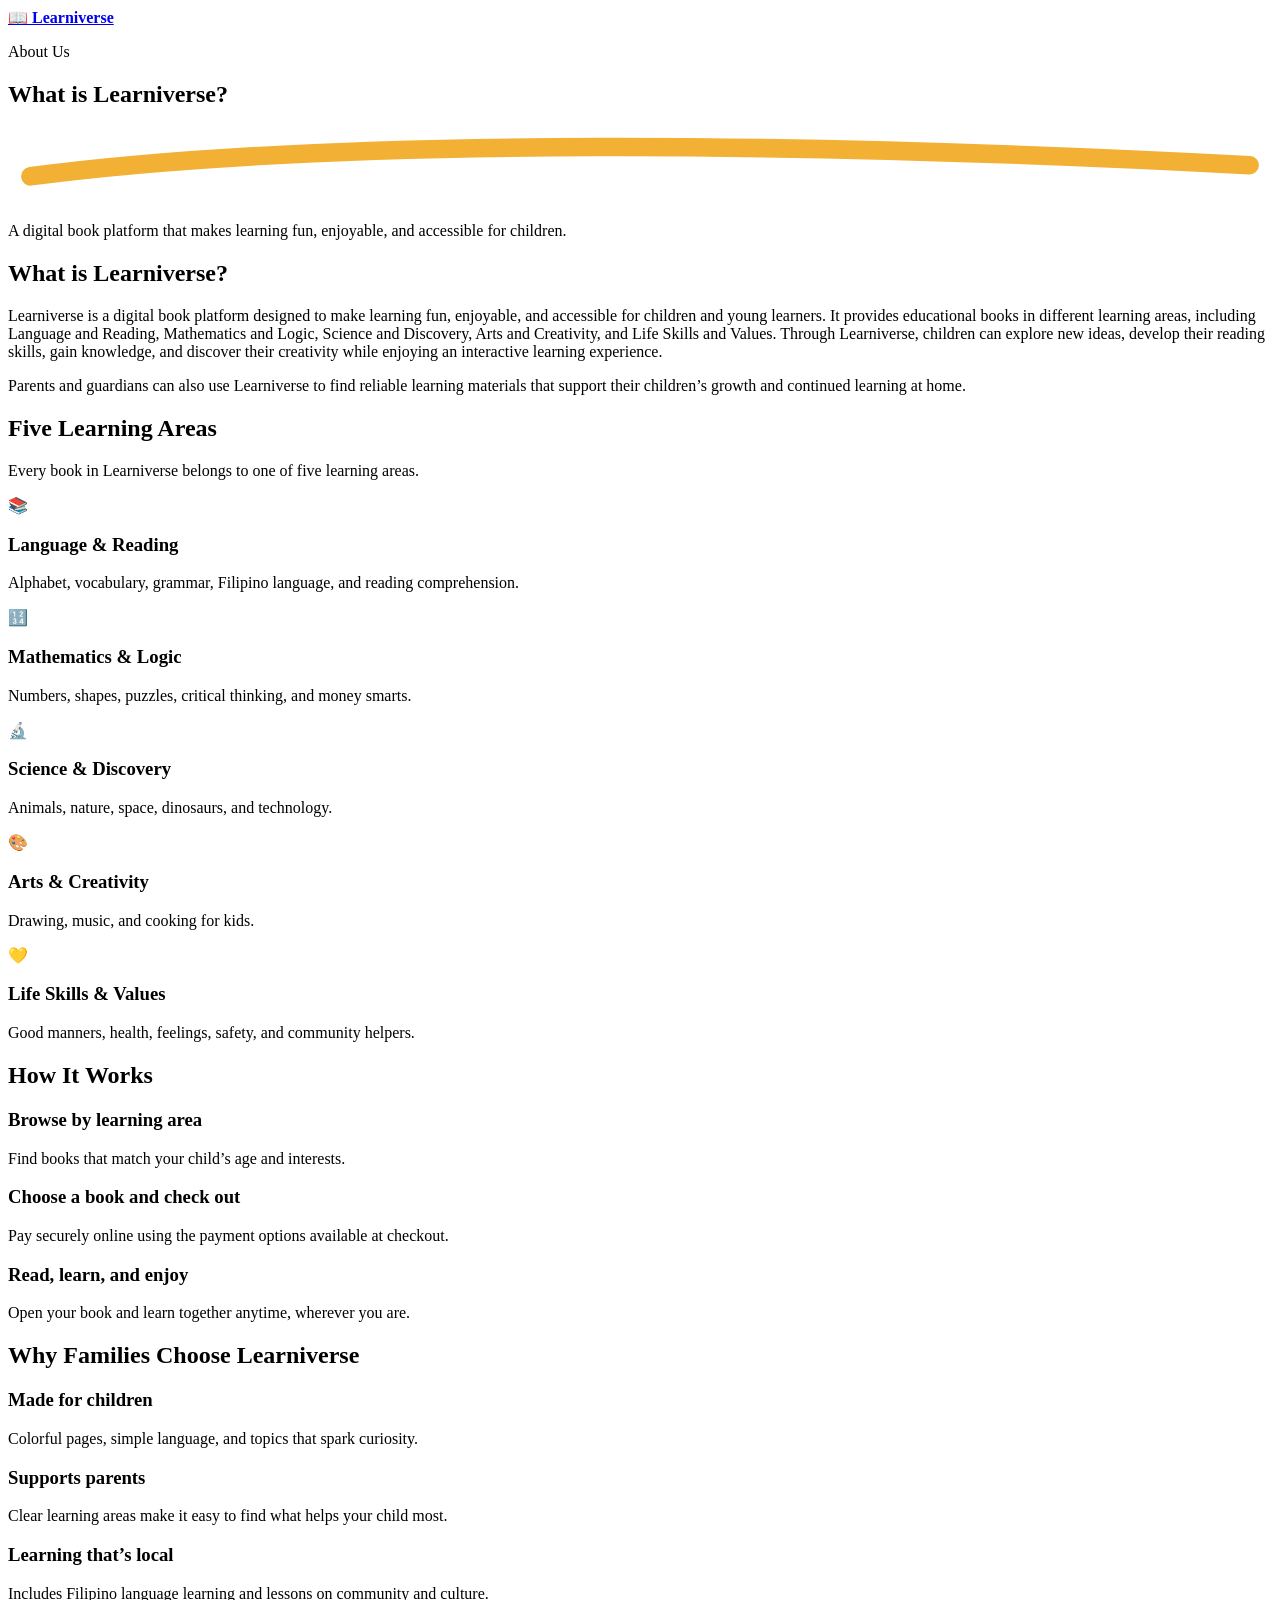
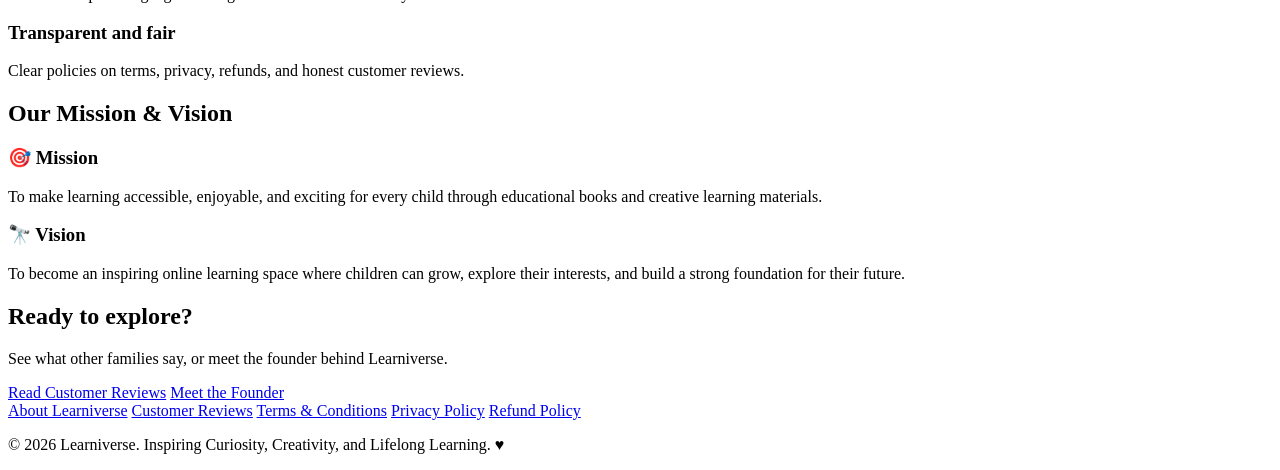
==== about-learniverse.html @ ebfada0c "Add files via upload" ====
<!DOCTYPE html>
<html lang="en">
<head>
  <meta charset="UTF-8">
  <meta name="viewport" content="width=device-width, initial-scale=1">
  <title>What is Learniverse – Learniverse</title>
  <meta name="description" content="A digital book platform that makes learning fun, enjoyable, and accessible for children.">
  <link rel="icon" type="image/png" href="../IMAGES/LOOGO.png">
  <link rel="preconnect" href="https://fonts.googleapis.com">
  <link href="https://fonts.googleapis.com/css2?family=Nunito:wght@500;700;800&family=Playfair+Display:wght@700;800&display=swap" rel="stylesheet">
   <link rel="stylesheet" href="../CSS/style.css">
   <link rel="stylesheet" href="../CSS/pages.css">
   
</head>
<body>

  <header class="topbar">
    <div class="nav-pill">
      <a href="profile.html" class="brand">
        <img src="../IMAGES/LOOGO.png" alt="Learniverse logo"
             onerror="this.replaceWith(Object.assign(document.createElement('span'),{className:'fallback',textContent:'📖'}))">
        <strong>Learniverse</strong>
      </a>
    </div>
    </div>
  </header>

  <main class="wrap">
    <section class="hero">
      <p class="eyebrow">About Us</p>
      <h1>What is Learniverse?</h1>
      <svg class="swoosh" viewBox="0 0 340 20" aria-hidden="true"><path d="M6 13 C 90 2, 220 4, 334 10" stroke="#f2b134" stroke-width="5" fill="none" stroke-linecap="round"/></svg>
      <p class="lead">A digital book platform that makes learning fun, enjoyable, and accessible for children.</p>
      
    </section>

    <section class="card">
      <h2>What is Learniverse?</h2>
      <p>
        Learniverse is a digital book platform designed to make learning fun, enjoyable, and 
    accessible for children and young learners. It provides educational books in different 
    learning areas, including Language and Reading, Mathematics and Logic, Science and 
    Discovery, Arts and Creativity, and Life Skills and Values. Through Learniverse, 
    children can explore new ideas, develop their reading skills, gain knowledge, and 
    discover their creativity while enjoying an interactive learning experience.
      </p>
      <p>
        Parents and guardians can also use Learniverse to find reliable learning materials that support their
        children’s growth and continued learning at home.
      </p>
    </section>

    <section class="card">
      <h2>Five Learning Areas</h2>
      <p>Every book in Learniverse belongs to one of five learning areas.</p>
      <div class="grid">
        <div class="tile" style="--c:#ff7a59"><span class="ico">📚</span><h3>Language &amp; Reading</h3><p>Alphabet, vocabulary, grammar, Filipino language, and reading comprehension.</p></div>
        <div class="tile" style="--c:#f2b134"><span class="ico">🔢</span><h3>Mathematics &amp; Logic</h3><p>Numbers, shapes, puzzles, critical thinking, and money smarts.</p></div>
        <div class="tile" style="--c:#0f8b8d"><span class="ico">🔬</span><h3>Science &amp; Discovery</h3><p>Animals, nature, space, dinosaurs, and technology.</p></div>
        <div class="tile" style="--c:#0b3a42"><span class="ico">🎨</span><h3>Arts &amp; Creativity</h3><p>Drawing, music, and cooking for kids.</p></div>
        <div class="tile" style="--c:#3fbf9f"><span class="ico">💛</span><h3>Life Skills &amp; Values</h3><p>Good manners, health, feelings, safety, and community helpers.</p></div>
      </div>
    </section>

    <section class="card">
      <h2>How It Works</h2>
      <div class="steps">
        <div class="step"><div><h3>Browse by learning area</h3><p>Find books that match your child’s age and interests.</p></div></div>
        <div class="step"><div><h3>Choose a book and check out</h3><p>Pay securely online using the payment options available at checkout.</p></div></div>
        <div class="step"><div><h3>Read, learn, and enjoy</h3><p>Open your book and learn together anytime, wherever you are.</p></div></div>
      </div>
    </section>

    <section class="card">
      <h2>Why Families Choose Learniverse</h2>
      <div class="two">
        <div class="box"><h3>Made for children</h3><p>Colorful pages, simple language, and topics that spark curiosity.</p></div>
        <div class="box"><h3>Supports parents</h3><p>Clear learning areas make it easy to find what helps your child most.</p></div>
        <div class="box"><h3>Learning that’s local</h3><p>Includes Filipino language learning and lessons on community and culture.</p></div>
        <div class="box"><h3>Transparent and fair</h3><p>Clear policies on terms, privacy, refunds, and honest customer reviews.</p></div>
      </div>
    </section>

    <section class="card">
      <h2>Our Mission &amp; Vision</h2>
      <div class="two">
        <div class="box"><h3>🎯 Mission</h3><p>To make learning accessible, enjoyable, and exciting for every child through educational books and creative learning materials.</p></div>
        <div class="box"><h3>🔭 Vision</h3><p>To become an inspiring online learning space where children can grow, explore their interests, and build a strong foundation for their future.</p></div>
      </div>
    </section>

    <section class="card cta">
      <h2>Ready to explore?</h2>
      <p>See what other families say, or meet the founder behind Learniverse.</p>
      <a class="btn primary" href="reviews.html">Read Customer Reviews</a>
      <a class="btn soft" href="profile.html">Meet the Founder</a>
    </section>

  </main>

  <footer class="site-footer">
    <div class="foot-links">
      <a href="about-learniverse.html">About Learniverse</a>
      <a href="reviews.html">Customer Reviews</a>
      <a href="terms.html">Terms &amp; Conditions</a>
      <a href="privacy.html">Privacy Policy</a>
      <a href="refund.html">Refund Policy</a>
    </div>
    <p>© 2026 Learniverse. Inspiring Curiosity, Creativity, and Lifelong Learning. ♥</p>
  </footer>
 <script src="../JS/auth.js"></script>
</body>
</html>
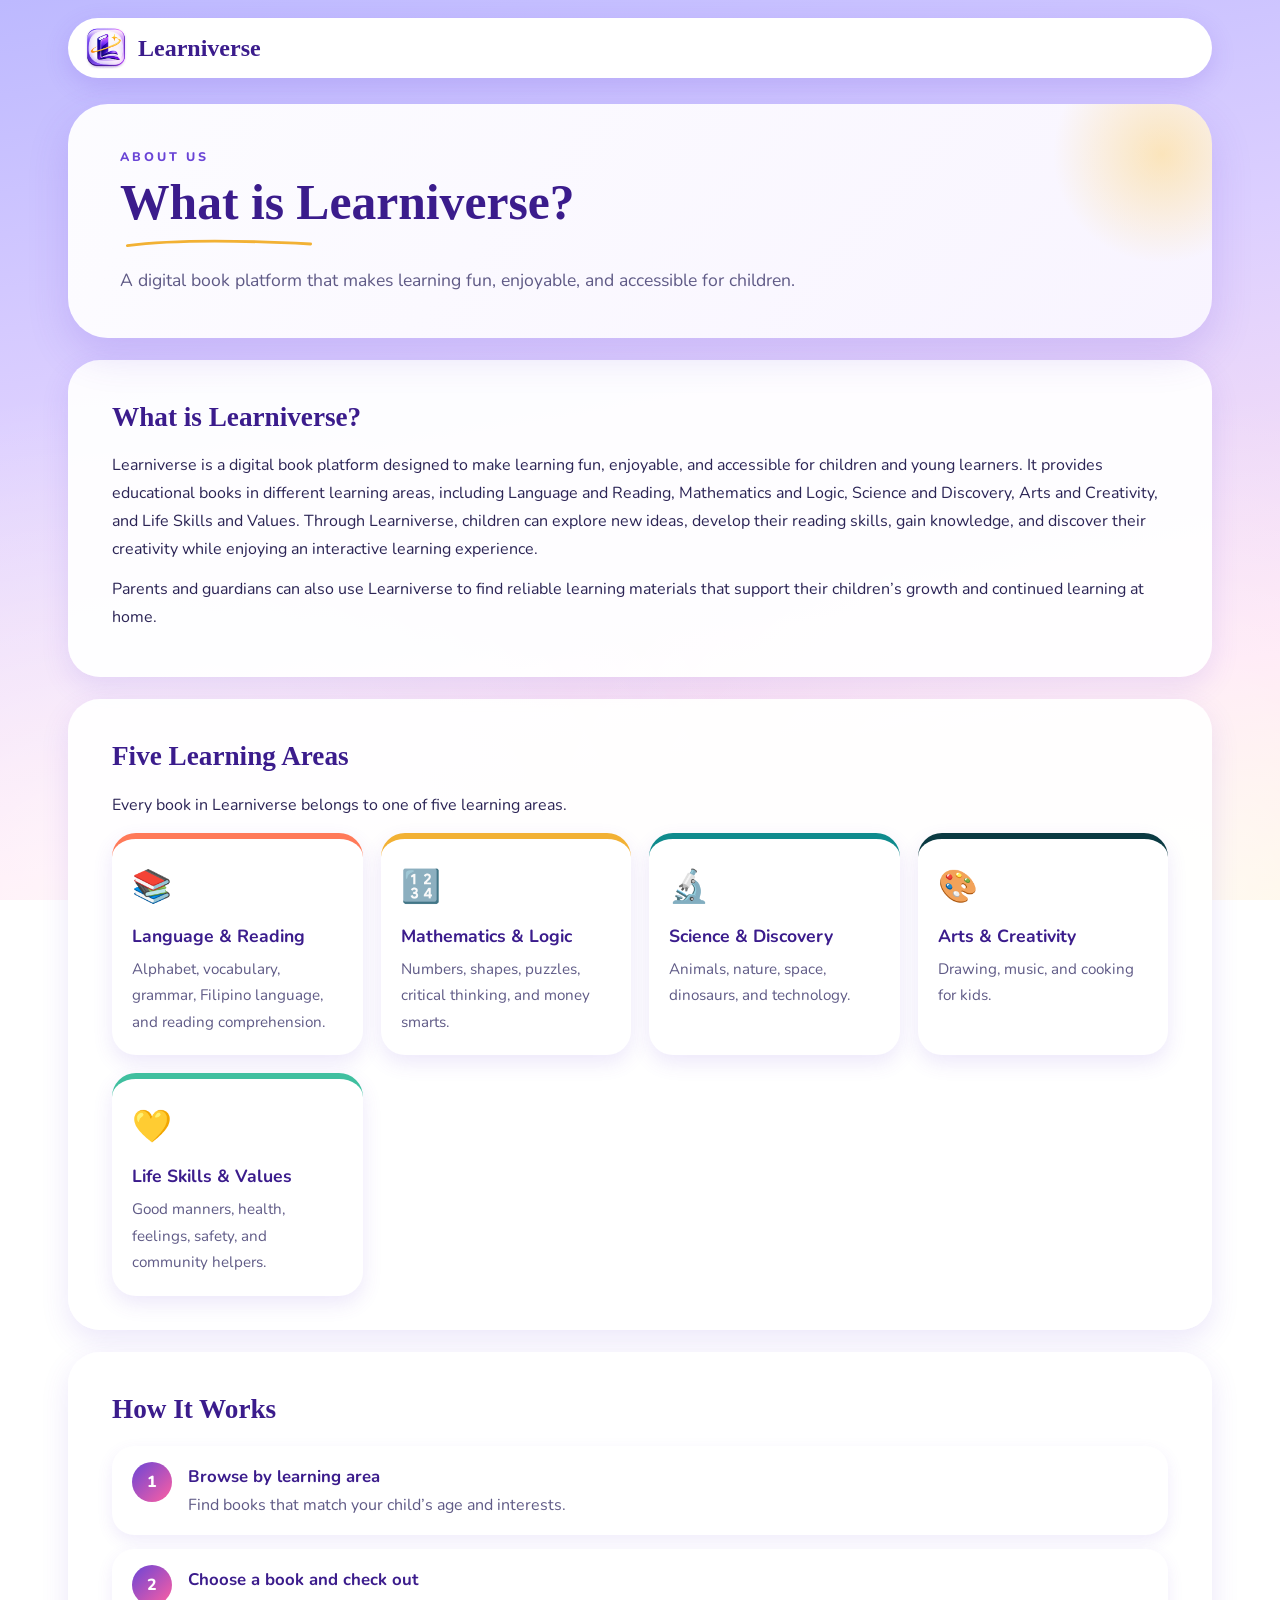
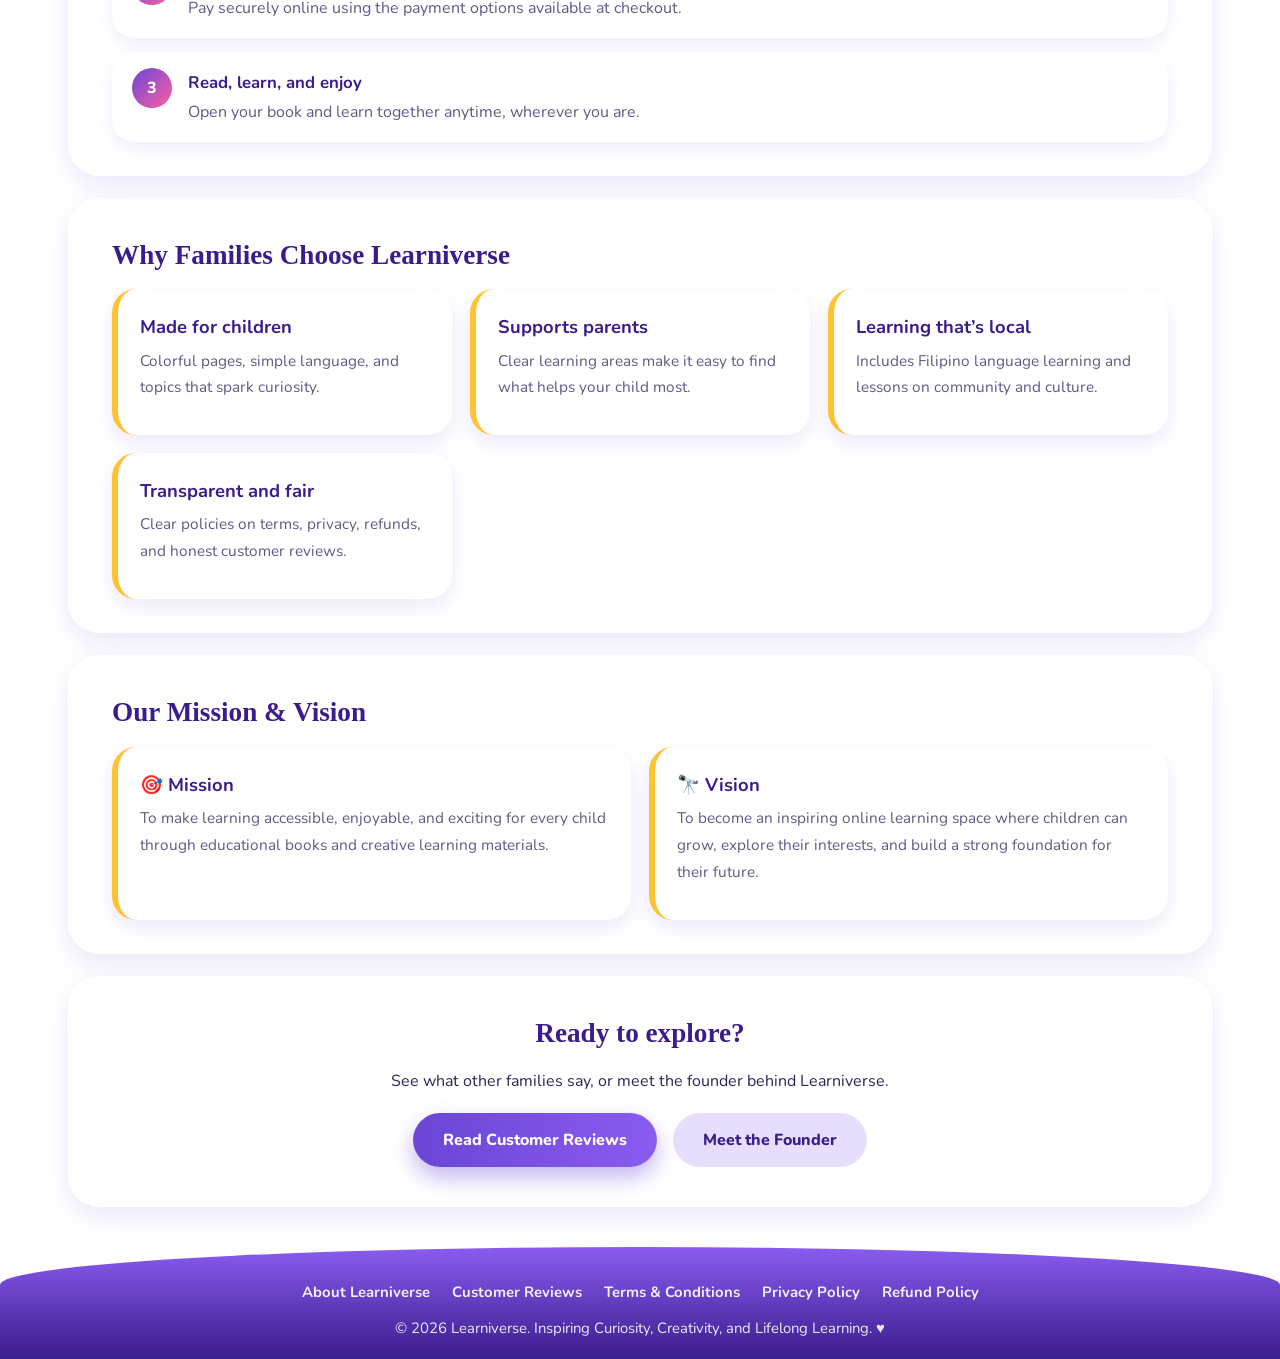
==== commit c45a3f1e: "Fix file paths in about-learniverse.html Updated file paths for logo and stylesheets to remove relat" ====
--- a/about-learniverse.html
+++ b/about-learniverse.html
@@ -5,11 +5,11 @@
   <meta name="viewport" content="width=device-width, initial-scale=1">
   <title>What is Learniverse – Learniverse</title>
   <meta name="description" content="A digital book platform that makes learning fun, enjoyable, and accessible for children.">
-  <link rel="icon" type="image/png" href="../IMAGES/LOOGO.png">
+  <link rel="icon" type="image/png" href="LOOGO.png">
   <link rel="preconnect" href="https://fonts.googleapis.com">
   <link href="https://fonts.googleapis.com/css2?family=Nunito:wght@500;700;800&family=Playfair+Display:wght@700;800&display=swap" rel="stylesheet">
-   <link rel="stylesheet" href="../CSS/style.css">
-   <link rel="stylesheet" href="../CSS/pages.css">
+   <link rel="stylesheet" href="style.css">
+   <link rel="stylesheet" href="pages.css">
    
 </head>
 <body>
@@ -17,7 +17,7 @@
   <header class="topbar">
     <div class="nav-pill">
       <a href="profile.html" class="brand">
-        <img src="../IMAGES/LOOGO.png" alt="Learniverse logo"
+        <img src="LOOGO.png" alt="Learniverse logo"
              onerror="this.replaceWith(Object.assign(document.createElement('span'),{className:'fallback',textContent:'📖'}))">
         <strong>Learniverse</strong>
       </a>
@@ -108,6 +108,6 @@
     </div>
     <p>© 2026 Learniverse. Inspiring Curiosity, Creativity, and Lifelong Learning. ♥</p>
   </footer>
- <script src="../JS/auth.js"></script>
+ <script src="auth.js"></script>
 </body>
-</html>+</html>
--- a/style.css
+++ b/style.css
@@ -0,0 +1,448 @@
+:root {
+  --deep: #3b1c8c;
+  --purple: #6a45d6;
+  --violet: #7c4ddb;
+  --lav: #e7defd;
+  --lav2: #f3eeff;
+  --text: #2b2455;
+  --muted: #6d5a86;
+  --yellow: #ffc233;
+  --pink: #ff5fa2;
+}
+
+* { box-sizing: border-box; }
+html { scroll-behavior: smooth; }
+
+body {
+  margin: 0; min-height: 100vh;
+  display: flex; flex-direction: column;
+  font-family: "Nunito", "Trebuchet MS", "Segoe UI", Arial, sans-serif;
+  color: var(--text); line-height: 1.6;
+  background:
+    radial-gradient(ellipse at 10% 100%, #ffffffaa 0, transparent 40%),
+    radial-gradient(ellipse at 90% 100%, #ffffffaa 0, transparent 40%),
+    linear-gradient(170deg, #bdb9ff 0%, #dccfff 38%, #ffe3f3 78%, #fff1d9 100%);
+  background-attachment: fixed;
+  overflow-x: hidden;
+}
+svg { fill: none; stroke: currentColor; stroke-width: 2; stroke-linecap: round; stroke-linejoin: round; }
+
+/* ===== Top bar ===== */
+.topbar { display: flex; align-items: center; gap: 18px; max-width: 1400px; width: 100%; margin: 18px auto 0; padding: 0 18px; }
+.nav-pill {
+  flex: 1; display: flex; align-items: center; justify-content: space-between; gap: 14px;
+  background: #fff; border-radius: 999px; padding: 8px 26px 8px 18px;
+  box-shadow: 0 8px 24px rgba(106, 69, 214, .18);
+}
+.brand { display: flex; align-items: center; gap: 12px; text-decoration: none; color: var(--deep); }
+.brand img { height: 52px; width: auto; }
+.logo-fallback { font-size: 2.2rem; }
+.brand-text { display: flex; flex-direction: column; line-height: 1.1; }
+.brand-text strong { font-size: 1.7rem; font-weight: 800; color: var(--deep); }
+.brand-text small { font-size: .8rem; font-weight: 700; color: var(--purple); }
+.brand-text i { font-style: normal; margin: 0 3px; color: var(--muted); }
+
+
+/* ===== Main Navigation ===== */
+.tabs {
+  display: flex;
+  align-items: center;
+  gap: 4px;
+}
+
+.tabs a {
+  display: flex;
+  align-items: center;
+  justify-content: center;
+  text-decoration: none;
+  font: inherit;
+  font-weight: 800;
+  font-size: .98rem;
+  color: var(--deep);
+  padding: 12px 18px;
+  border-radius: 999px;
+  transition: background .2s, transform .15s;
+  white-space: nowrap;
+}
+
+.tabs a:hover {
+  background: var(--lav2);
+  transform: translateY(-1px);
+}
+
+.tabs a.active {
+  background: var(--lav);
+  color: var(--purple);
+}
+
+
+.avatar-btn {
+  flex: 0 0 auto; width: 66px; height: 66px; border-radius: 50%; cursor: pointer;
+  border: 6px solid #cdc2ff; background: var(--purple); color: #fff;
+  display: flex; align-items: center; justify-content: center;
+  box-shadow: 0 8px 20px rgba(106, 69, 214, .3);
+}
+.avatar-btn svg { width: 28px; height: 28px; fill: #fff; }
+
+/* ===== Stage + cards ===== */
+.stage { position: relative; flex: 1; max-width: 1400px; width: 100%; margin: 26px auto 0; padding: 0 56px; }
+
+.panel {
+  display: none; position: relative; z-index: 2;
+  min-height: 540px;
+  background: linear-gradient(135deg, #ffffffee, #f7f1ffee);
+  border-radius: 46px; padding: 44px 64px 74px;
+  box-shadow: 0 18px 44px rgba(106, 69, 214, .2);
+}
+.panel.active { display: block; animation: slideIn .5s ease; }
+.panel.back.active { animation: slideBack .5s ease; }
+@keyframes slideIn   { from { opacity: 0; transform: translateX(46px); }  to { opacity: 1; transform: none; } }
+@keyframes slideBack { from { opacity: 0; transform: translateX(-46px); } to { opacity: 1; transform: none; } }
+
+h1, h2, h3 { color: var(--deep); margin: 0; }
+h2 { font-size: 2.3rem; font-weight: 800; }
+.swoosh { display: block; width: 300px; max-width: 80%; height: 18px; stroke: none; margin: -4px 0 14px 8px; }
+.swoosh.sm { width: 170px; margin-bottom: 18px; }
+.intro { color: var(--muted); font-size: 1.08rem; margin: 0 0 22px; max-width: 640px; }
+
+/* ===== Home ===== */
+.panel.home { padding-left: 175px; padding-right: 28px; }
+.home-grid { display: grid; grid-template-columns: minmax(0, 1fr) 530px; gap: 10px; align-items: center; }
+.hello {
+  display: inline-block; margin: 0 0 6px; padding: 8px 22px; border-radius: 999px;
+  background: linear-gradient(90deg, #e4d9ff, #f3ecff);
+  font-size: 1.5rem; font-weight: 800; color: var(--deep);
+  box-shadow: 0 6px 14px rgba(106, 69, 214, .15);
+}
+.wave { display: inline-block; transform-origin: 70% 70%; animation: wave 2.4s ease-in-out infinite; }
+@keyframes wave { 0%,60%,100% { transform: rotate(0); } 10%,30% { transform: rotate(16deg); } 20%,40% { transform: rotate(-10deg); } 50% { transform: rotate(8deg); } }
+
+/* UNIQUE NAME DESIGN */
+.home-text h1 {
+  display: inline-block;
+  position: relative;
+  white-space: normal;
+  font-size: clamp(2.2rem, 3.5vw, 3.5rem);
+  font-weight: 900;
+  line-height: 1.15;
+  letter-spacing: -1.5px;
+  margin: 10px 0 20px;
+
+  background: linear-gradient(
+    110deg,
+    #35147e,
+    #7143db,
+    #a35bea
+  );
+
+  -webkit-background-clip: text;
+  background-clip: text;
+  color: transparent;
+
+  filter: drop-shadow(2px 3px 2px #6a45d620);
+}
+
+.home-text h1::after {
+  content: "";
+  position: absolute;
+  bottom: -12px;
+  left: 0;
+  width: 75%;
+  height: 6px;
+  border-radius: 20px;
+  background: linear-gradient(
+    90deg,
+    #ffc233,
+    #ff8bba,
+    transparent
+  );
+}
+.pill-row { display: flex; align-items: center; flex-wrap: wrap; gap: 14px; margin: 6px 0 18px; }
+.founder {
+  display: inline-flex; align-items: center; gap: 10px; margin: 0;
+  background: linear-gradient(90deg, #5b34c9, #8b5cf0); color: #fff;
+  padding: 10px 22px; border-radius: 999px; font-weight: 800; font-size: 1.05rem;
+  box-shadow: 0 8px 18px rgba(106, 69, 214, .35);
+}
+.founder svg { width: 22px; height: 22px; fill: #fff; stroke: #fff; }
+.place { margin: 0; font-weight: 700; color: var(--purple); }
+
+/* UNIQUE LEARNIVERSE DESCRIPTION CARD */
+.about {
+  position: relative;
+  font-size: 1.08rem;
+  line-height: 1.9;
+  color: #40336d;
+
+  max-width: 580px;
+  margin: 18px 0 18px;
+  padding: 22px 25px 22px 30px;
+
+  background: linear-gradient(
+    135deg,
+    #ffffffed,
+    #f1eaffed
+  );
+
+  border-left: 6px solid #8054e8;
+  border-radius: 8px 24px 24px 8px;
+
+  box-shadow:
+    0 8px 25px rgba(106, 69, 214, .12),
+    inset 0 0 15px rgba(255, 255, 255, .8);
+
+  transition: transform .3s ease, box-shadow .3s ease;
+}
+
+.about:hover {
+  transform: translateY(-4px);
+  box-shadow: 0 14px 30px rgba(106, 69, 214, .2);
+}
+.script {
+  display: flex; align-items: center; gap: 10px; margin: 0; padding-top: 14px;
+  border-top: 2px solid #e4dcf7; max-width: 560px;
+  font-family: "Dancing Script", "Brush Script MT", "Segoe Script", cursive;
+  font-size: 1.7rem; color: var(--purple); white-space: nowrap;
+}
+.script svg { width: 34px; height: 34px; flex: 0 0 auto; }
+
+/* photo area */
+.photo-stage { position: relative; display: flex; align-items: center; justify-content: center; min-height: 380px; }
+.ring-outer {
+  flex: 0 0 auto; aspect-ratio: 1; width: 310px; height: 310px; border-radius: 50%; padding: 14px;
+  background: #fff; border: 4px solid #d7c7ff; box-shadow: 0 0 0 10px #efe7ff, 0 16px 36px rgba(106, 69, 214, .3);
+  animation: floaty 5s ease-in-out infinite;
+}
+.ring-inner { width: 100%; height: 100%; border-radius: 50%; padding: 7px; background: conic-gradient(#8b5cf0, #c7a6ff, #6a45d6, #b58cff, #8b5cf0); animation: spin 10s linear infinite; }
+.photo { display: block; width: 100%; height: 100%; object-fit: cover; border-radius: 50%; border: 5px solid #fff; animation: spinRev 10s linear infinite; }
+.photo.fallback { display: flex; align-items: center; justify-content: center; font-size: 6rem; background: linear-gradient(135deg, #e7defd, #ffe3f3); }
+@keyframes spin    { to { transform: rotate(360deg); } }
+@keyframes spinRev { to { transform: rotate(-360deg); } }
+@keyframes floaty  { 0%,100% { transform: translateY(0); } 50% { transform: translateY(-10px); } }
+
+.cap { position: absolute; width: 150px; top: -30px; left: 2%; z-index: 4; stroke: none; fill: none; transform: rotate(-8deg); animation: floaty 4.5s ease-in-out infinite; }
+.plane { position: absolute; width: 110px; top: -14px; right: 0; z-index: 4; animation: fly 5s ease-in-out infinite; }
+@keyframes fly { 0%,100% { transform: translate(0,0) rotate(-4deg); } 50% { transform: translate(10px,-12px) rotate(4deg); } }
+
+.star { position: absolute; width: 30px; height: 30px; fill: var(--yellow); stroke: none; animation: twinkle 3s ease-in-out infinite; z-index: 3; }
+.s1 { top: 4%; left: 0; } .s2 { top: 22%; right: 20%; width: 22px; height: 22px; animation-delay: -1s; }
+.s3 { bottom: 8%; left: 6%; width: 36px; height: 36px; animation-delay: -2s; } .s4 { bottom: 4%; right: 32%; width: 20px; height: 20px; animation-delay: -.5s; }
+@keyframes twinkle { 0%,100% { transform: scale(.7) rotate(0); opacity: .5; } 50% { transform: scale(1.2) rotate(45deg); opacity: 1; } }
+
+.chips { display: flex; flex-direction: column; gap: 14px; z-index: 5; margin-left: 22px; }
+.chip {
+  white-space: nowrap; display: flex; align-items: center; gap: 12px; background: #fff; color: var(--deep);
+  padding: 11px 20px; border-radius: 999px; font-weight: 800; font-size: .98rem;
+  box-shadow: 0 8px 18px rgba(106, 69, 214, .22); animation: bob 4.5s ease-in-out infinite;
+}
+.chip:nth-child(2) { animation-delay: -1.5s; } .chip:nth-child(3) { animation-delay: -3s; }
+.chip svg { width: 26px; height: 26px; color: var(--purple); fill: #d8c9ff; }
+@keyframes bob { 0%,100% { transform: translateX(0); } 50% { transform: translateX(-8px); } }
+
+/* ===== Other pages ===== */
+.cards { display: grid; gap: 18px; }
+.cards.five { grid-template-columns: repeat(auto-fit, minmax(190px, 1fr)); }
+.cards.four { grid-template-columns: repeat(auto-fit, minmax(220px, 1fr)); }
+.cards article {
+  background: #fff; border-radius: 26px; padding: 22px 20px; border-top: 6px solid var(--c, var(--purple));
+  box-shadow: 0 10px 22px rgba(106, 69, 214, .13); transition: transform .2s, box-shadow .2s;
+}
+.cards article:hover { transform: translateY(-6px); box-shadow: 0 16px 28px rgba(106, 69, 214, .22); }
+.ico { display: block; font-size: 2.2rem; margin-bottom: 6px; }
+.cards h3, .box h3 { font-size: 1.15rem; margin-bottom: 4px; }
+.cards p, .box p { margin: 0; color: var(--muted); font-size: .96rem; }
+
+.timeline { display: grid; gap: 16px; max-width: 680px; }
+.tl { display: flex; gap: 16px; align-items: center; background: #fff; border-radius: 24px; padding: 16px 20px; box-shadow: 0 8px 18px rgba(106, 69, 214, .12); }
+.tl-dot { flex: 0 0 auto; width: 42px; height: 42px; border-radius: 50%; background: linear-gradient(135deg, #7c4ddb, #ff5fa2); color: #fff; font-weight: 800; display: flex; align-items: center; justify-content: center; }
+.tl h3 { font-size: 1.1rem; } .tl p { margin: 0; color: var(--muted); }
+
+.two-col { display: grid; grid-template-columns: repeat(auto-fit, minmax(280px, 1fr)); gap: 20px; }
+.box { background: #fff; border-radius: 28px; padding: 26px; box-shadow: 0 10px 22px rgba(106, 69, 214, .13); border-left: 6px solid var(--yellow); }
+
+.panel.contact { text-align: center; }
+.panel.contact .swoosh { margin-left: auto; margin-right: auto; }
+.panel.contact .intro { margin-left: auto; margin-right: auto; }
+
+/* ===== Buttons ===== */
+.btn {
+  display: inline-flex; align-items: center; justify-content: center; gap: 10px; cursor: pointer;
+  border: 0; font: inherit; font-weight: 800; font-size: 1.15rem; text-decoration: none;
+  padding: 14px 36px; border-radius: 999px; transition: transform .15s, box-shadow .2s;
+}
+.btn svg { width: 22px; height: 22px; }
+.btn:hover { transform: translateY(-2px); }
+.btn.primary { background: linear-gradient(90deg, #6a3fd6, #8d5cf5); color: #fff; box-shadow: 0 10px 22px rgba(106, 69, 214, .4); }
+.btn.soft { background: var(--lav); color: var(--deep); }
+.btn:disabled { opacity: .45; cursor: default; transform: none; }
+.panel.contact .btn { margin: 6px; }
+
+/* ===== Controls ===== */
+.controls {
+  position: sticky; bottom: 14px; z-index: 6;
+  display: flex; align-items: center; justify-content: space-between; gap: 16px;
+  max-width: 1260px; width: calc(100% - 36px); margin: -46px auto 0;
+  background: #fff; border-radius: 40px; padding: 16px 38px;
+  box-shadow: 0 14px 34px rgba(106, 69, 214, .28);
+}
+.mid { display: flex; flex-direction: column; align-items: center; gap: 4px; }
+.dots { display: flex; align-items: center; }
+.dots button {
+  position: relative; width: 14px; height: 14px; padding: 0; border: 0; border-radius: 50%;
+  background: #cfc8e4; cursor: pointer; margin-right: 46px; transition: transform .2s, background .3s;
+}
+.dots button:last-child { margin-right: 0; }
+.dots button:not(:last-child)::after { content: ""; position: absolute; left: 100%; top: 50%; width: 46px; height: 3px; margin-top: -1.5px; background: #ddd7ee; }
+.dots button.done { background: var(--violet); }
+.dots button.done::after { background: var(--violet); }
+.dots button.current { background: var(--purple); transform: scale(1.5); }
+.counter { font-weight: 800; color: var(--deep); font-size: 1.05rem; }
+
+/* ===== Footer ===== */
+.site-footer {
+  position: relative; margin-top: 30px; padding: 30px 16px 16px; text-align: center; color: #fff; font-size: .95rem;
+  background: linear-gradient(180deg, #8a5cf0, #5b2fc9);
+  border-radius: 50% 50% 0 0 / 38px 38px 0 0;
+}
+.site-footer p { margin: 0; }
+.foot-book { position: absolute; top: -18px; left: 50%; transform: translateX(-50%); font-size: 1.8rem; background: #fff; border-radius: 50%; width: 46px; height: 46px; display: flex; align-items: center; justify-content: center; box-shadow: 0 6px 14px rgba(0,0,0,.2); }
+
+
+/* ===== Decorations ===== */
+.castle {
+    position: absolute;
+    left: 6px;
+    top: 38px;
+    width: 120px;
+    z-index: 1;
+    opacity: .5;
+}
+
+/* Boy and Girl inside the white panel */
+.kid {
+    position: absolute;
+    z-index: 4;
+    bottom: 70px;
+    height: auto;
+    object-fit: contain;
+    pointer-events: none;
+    transition: opacity .3s;
+}
+
+/* Boy - Left Side */
+.boy {
+    left: 60px;
+    width: 190px;
+}
+
+/* Girl - Right Side */
+.girl {
+    right: 60px;
+    width: 200px;
+}
+
+/* Hide characters on other pages */
+.stage:has(.panel.home:not(.active)) .castle,
+.stage:has(.panel.home:not(.active)) .kid {
+    opacity: 0;
+}
+
+/* Keep characters visible on smaller screens */
+@media (max-width: 1080px) {
+    .kid {
+        display: block;
+    }
+
+    .boy {
+        width: 125px;
+        left: -5px;
+    }
+
+    .girl {
+        width: 145px;
+        right: -5px;
+    }
+}
+
+
+/* ===== Small screens ===== */
+@media (max-width: 1080px) {
+  .home-text h1, .script { white-space: normal; }
+  .panel.home { padding-left: 32px; padding-right: 32px; }
+  .home-grid { grid-template-columns: 1fr; text-align: center; }
+  .tabs a {
+  padding: 9px 10px;
+  font-size: .85rem;
+}
+  .stage { padding: 0 20px; }
+  .panel { padding: 36px 32px 70px; }
+  .kid {
+    display: block;
+    bottom: 70px;
+}
+
+.boy {
+    width: 110px;
+    left: 10px;
+}
+
+.girl {
+    width: 120px;
+    right: 10px;
+}
+
+.castle {
+    display: none;
+}
+}
+@media (max-width: 820px) {
+  .home-grid { grid-template-columns: 1fr; text-align: center; }
+  .pill-row, .script { justify-content: center; }
+  .about, .script { margin-left: auto; margin-right: auto; }
+  .swoosh { margin-left: auto; margin-right: auto; }
+  .chips { margin-left: 0; flex-direction: row; flex-wrap: wrap; justify-content: center; margin-top: 18px; }
+  .photo-stage { flex-direction: column; min-height: 0; }
+  .ring-outer { width: 260px; height: 260px; }
+  .cap { width: 110px; left: 12%; } .plane { width: 80px; right: 4%; }
+  .brand-text small { display: none; }
+}
+@media (max-width: 560px) {
+  .topbar { gap: 8px; padding: 0 10px; }
+  .avatar-btn { display: none; }
+  .nav-pill { padding: 6px 12px; }
+  .brand-text strong { font-size: 1.25rem; }
+  .brand img { height: 38px; }
+  .panel { padding: 28px 18px 66px; border-radius: 32px; }
+  .controls { padding: 12px 14px; }
+  .btn { padding: 12px 20px; font-size: 1rem; }
+  .dots button { margin-right: 18px; } .dots button:not(:last-child)::after { width: 18px; }
+  .tabs {
+  flex-wrap: wrap;
+  justify-content: center;
+}
+
+.tabs a {
+  font-size: .75rem;
+  padding: 7px 9px;
+}
+}
+@media (prefers-reduced-motion: reduce) { * { animation: none !important; } }
+
+@media (max-width: 820px) {
+  .home-text h1 {
+    font-size: 2.3rem;
+    text-align: center;
+  }
+
+  .home-text h1::after {
+    left: 50%;
+    transform: translateX(-50%);
+  }
+
+  .about {
+    text-align: left;
+    font-size: 1rem;
+    padding: 18px 20px;
+    line-height: 1.8;
+  }
+}
--- a/pages.css
+++ b/pages.css
@@ -0,0 +1,740 @@
+
+:root {
+  --deep: #3b1c8c;
+  --purple: #6a45d6;
+  --violet: #7c4ddb;
+  --lav: #e7defd;
+  --lav2: #f3eeff;
+  --text: #2b2455;
+  --muted: #5f5a86;
+  --yellow: #ffc233;
+  --pink: #ff5fa2;
+
+  /* Additional theme variables */
+  --teal: #6a45d6;
+  --teal2: #7c4ddb;
+  --tint: #e7defd;
+  --tint2: #f3eeff;
+  --gold: #ffc233;
+  --coral: #ff5fa2;
+  --line: #e4dcf7;
+}
+
+* {
+  box-sizing: border-box;
+}
+
+html {
+  scroll-behavior: smooth;
+  scroll-padding-top: 24px;
+}
+
+body {
+  margin: 0;
+  min-height: 100vh;
+  display: flex;
+  flex-direction: column;
+  font-family: "Nunito", "Trebuchet MS", "Segoe UI", Arial, sans-serif;
+  color: var(--text);
+  line-height: 1.75;
+  background:
+    radial-gradient(ellipse at 10% 100%, #ffffffaa 0, transparent 40%),
+    radial-gradient(ellipse at 90% 100%, #ffffffaa 0, transparent 40%),
+    linear-gradient(170deg, #bdb9ff 0%, #dccfff 38%, #ffe3f3 78%, #fff1d9 100%);
+  background-attachment: fixed;
+}
+
+h1, h2, h3 {
+  color: var(--deep);
+  margin: 0;
+}
+
+h1, h2, .brand strong {
+  font-family: "Playfair Display", Georgia, "Times New Roman", serif;
+}
+
+a {
+  color: var(--purple);
+}
+
+/* TOP BAR */
+.topbar {
+  max-width: 1180px;
+  width: 100%;
+  margin: 18px auto 0;
+  padding: 0 18px;
+}
+
+.nav-pill {
+  display: flex;
+  align-items: center;
+  justify-content: space-between;
+  gap: 14px;
+  background: #fff;
+  border-radius: 999px;
+  padding: 8px 22px 8px 16px;
+  box-shadow: 0 8px 24px rgba(106, 69, 214, .18);
+}
+
+.brand {
+  display: flex;
+  align-items: center;
+  gap: 10px;
+  text-decoration: none;
+  color: var(--deep);
+  flex: 0 0 auto;
+}
+
+.brand img {
+  height: 44px;
+}
+
+.brand .fallback {
+  font-size: 1.9rem;
+}
+
+.brand strong {
+  font-size: 1.5rem;
+}
+
+.links {
+  display: flex;
+  gap: 2px;
+  overflow-x: auto;
+  scrollbar-width: none;
+}
+
+.links::-webkit-scrollbar {
+  display: none;
+}
+
+.links a {
+  white-space: nowrap;
+  text-decoration: none;
+  color: var(--deep);
+  font-weight: 700;
+  font-size: .93rem;
+  padding: 9px 15px;
+  border-radius: 999px;
+  transition: background .2s;
+}
+
+.links a:hover {
+  background: var(--lav2);
+}
+
+.links a.active {
+  background: var(--lav);
+}
+
+/* PAGE HERO */
+.wrap {
+  flex: 1;
+  max-width: 1180px;
+  width: 100%;
+  margin: 26px auto 0;
+  padding: 0 18px;
+}
+
+.hero {
+  background: linear-gradient(135deg, #fffffff2, #f8f4ff);
+  border-radius: 40px;
+  padding: 42px 52px;
+  box-shadow: 0 16px 40px rgba(106, 69, 214, .18);
+  position: relative;
+  overflow: hidden;
+}
+
+.hero::after {
+  content: "";
+  position: absolute;
+  right: -60px;
+  top: -60px;
+  width: 220px;
+  height: 220px;
+  border-radius: 50%;
+  background: radial-gradient(circle, #ffc23355, transparent 70%);
+}
+
+.eyebrow {
+  margin: 0 0 6px;
+  color: var(--purple);
+  font-weight: 800;
+  letter-spacing: 3px;
+  text-transform: uppercase;
+  font-size: .78rem;
+}
+
+.hero h1 {
+  font-size: clamp(2rem, 4.5vw, 3.1rem);
+  line-height: 1.15;
+}
+
+.swoosh {
+  display: block;
+  width: 190px;
+  height: 18px;
+  margin: 4px 0 12px 4px;
+}
+
+.hero p.lead {
+  max-width: 720px;
+  color: var(--muted);
+  font-size: 1.1rem;
+  margin: 0;
+}
+
+.updated {
+  margin-top: 12px !important;
+  font-size: .9rem !important;
+  color: var(--purple) !important;
+  font-weight: 700;
+}
+
+/* GENERIC CARDS / SECTIONS */
+.card {
+  background: #fffffff2;
+  border-radius: 32px;
+  padding: 34px 44px;
+  margin-top: 22px;
+  box-shadow: 0 10px 28px rgba(106, 69, 214, .13);
+}
+
+.card h2 {
+  font-size: 1.7rem;
+  margin-bottom: 10px;
+}
+
+.card p {
+  margin: 0 0 12px;
+}
+
+.grid {
+  display: grid;
+  gap: 18px;
+  grid-template-columns: repeat(auto-fit, minmax(210px, 1fr));
+  margin-top: 14px;
+}
+
+.tile {
+  background: #fff;
+  border-radius: 24px;
+  padding: 20px;
+  border-top: 6px solid var(--c, var(--purple));
+  box-shadow: 0 8px 20px rgba(106, 69, 214, .12);
+  transition: transform .2s;
+}
+
+.tile:hover {
+  transform: translateY(-5px);
+}
+
+.tile .ico {
+  font-size: 2rem;
+  display: block;
+}
+
+.tile h3 {
+  font-size: 1.1rem;
+  margin: 4px 0;
+}
+
+.tile p {
+  color: var(--muted);
+  font-size: .95rem;
+  margin: 0;
+}
+
+.steps {
+  counter-reset: s;
+  display: grid;
+  gap: 14px;
+  margin-top: 12px;
+}
+
+.step {
+  display: flex;
+  gap: 16px;
+  align-items: flex-start;
+  background: #fff;
+  border-radius: 22px;
+  padding: 16px 20px;
+  box-shadow: 0 6px 16px rgba(106, 69, 214, .1);
+}
+
+.step::before {
+  counter-increment: s;
+  content: counter(s);
+  flex: 0 0 auto;
+  width: 40px;
+  height: 40px;
+  border-radius: 50%;
+  background: linear-gradient(135deg, var(--purple), var(--pink));
+  color: #fff;
+  font-weight: 800;
+  display: flex;
+  align-items: center;
+  justify-content: center;
+}
+
+.step h3 {
+  font-size: 1.05rem;
+}
+
+.step p {
+  margin: 0;
+  color: var(--muted);
+}
+
+.two {
+  display: grid;
+  gap: 18px;
+  grid-template-columns: repeat(auto-fit, minmax(280px, 1fr));
+}
+
+.box {
+  background: #fff;
+  border-left: 6px solid var(--yellow);
+  border-radius: 24px;
+  padding: 22px;
+  box-shadow: 0 8px 20px rgba(106, 69, 214, .12);
+}
+
+.btn {
+  display: inline-block;
+  border: 0;
+  cursor: pointer;
+  font: inherit;
+  font-weight: 800;
+  text-decoration: none;
+  padding: 13px 30px;
+  border-radius: 999px;
+  transition: transform .15s;
+}
+
+.btn:hover {
+  transform: translateY(-2px);
+}
+
+.btn.primary {
+  background: linear-gradient(90deg, #6a45d6, #8a5cf0);
+  color: #fff;
+  box-shadow: 0 10px 22px rgba(106, 69, 214, .4);
+}
+
+.btn.soft {
+  background: var(--lav);
+  color: var(--deep);
+}
+
+.cta {
+  text-align: center;
+}
+
+.cta .btn {
+  margin: 6px;
+}
+
+/* LEGAL PAGES */
+.legal {
+  display: grid;
+  grid-template-columns: 250px 1fr;
+  gap: 22px;
+  margin-top: 22px;
+  align-items: start;
+}
+
+.toc {
+  position: sticky;
+  top: 18px;
+  background: #fffffff2;
+  border-radius: 28px;
+  padding: 22px 22px 18px;
+  box-shadow: 0 10px 28px rgba(106, 69, 214, .13);
+}
+
+.toc h3 {
+  font-size: 1rem;
+  margin-bottom: 8px;
+}
+
+.toc ol {
+  margin: 0;
+  padding-left: 20px;
+  font-size: .92rem;
+}
+
+.toc a {
+  text-decoration: none;
+  color: var(--muted);
+  font-weight: 700;
+}
+
+.toc a:hover {
+  color: var(--purple);
+}
+
+.legal .doc {
+  background: #fffffff2;
+  border-radius: 32px;
+  padding: 36px 44px;
+  box-shadow: 0 10px 28px rgba(106, 69, 214, .13);
+}
+
+.doc section {
+  margin-bottom: 26px;
+}
+
+.doc h2 {
+  font-size: 1.4rem;
+  margin-bottom: 6px;
+}
+
+.doc p, .doc li {
+  color: #443b68;
+}
+
+.doc ul {
+  padding-left: 22px;
+  margin: 6px 0 12px;
+}
+
+.doc li {
+  margin-bottom: 4px;
+}
+
+.fill {
+  background: #fff0b8;
+  color: #5b4300;
+  padding: 0 5px;
+  border-radius: 6px;
+  font-weight: 700;
+}
+
+.note {
+  background: var(--lav2);
+  border-left: 5px solid var(--purple);
+  border-radius: 14px;
+  padding: 12px 16px;
+  margin: 10px 0 14px;
+}
+
+/* REVIEWS */
+.rev-top {
+  display: grid;
+  grid-template-columns: 260px 1fr;
+  gap: 28px;
+  align-items: center;
+}
+
+.avg {
+  text-align: center;
+}
+
+.avg .num {
+  font-family: Georgia, serif;
+  font-size: 3.6rem;
+  font-weight: 700;
+  color: var(--deep);
+  line-height: 1;
+}
+
+.stars {
+  color: var(--yellow);
+  letter-spacing: 2px;
+  font-size: 1.3rem;
+  white-space: nowrap;
+}
+
+.stars .off {
+  color: #ded8eb;
+}
+
+.avg small {
+  display: block;
+  color: var(--muted);
+}
+
+.bars .row {
+  display: flex;
+  align-items: center;
+  gap: 10px;
+  font-size: .9rem;
+  margin: 3px 0;
+}
+
+.bars .label {
+  width: 46px;
+  color: var(--muted);
+  font-weight: 700;
+}
+
+.bars .track {
+  flex: 1;
+  height: 10px;
+  background: var(--line);
+  border-radius: 999px;
+  overflow: hidden;
+}
+
+.bars .fillbar {
+  height: 100%;
+  background: linear-gradient(90deg, var(--yellow), var(--pink));
+  border-radius: 999px;
+  width: 0;
+  transition: width .8s ease;
+}
+
+.bars .count {
+  width: 28px;
+  text-align: right;
+  color: var(--muted);
+}
+
+.banner {
+  background: #fff0b8;
+  color: #5b4300;
+  border-radius: 16px;
+  padding: 10px 16px;
+  font-weight: 700;
+  font-size: .92rem;
+  margin-top: 14px;
+}
+
+.toolbar {
+  display: flex;
+  justify-content: space-between;
+  align-items: center;
+  gap: 12px;
+  flex-wrap: wrap;
+  margin-bottom: 8px;
+}
+
+select, input[type=text], textarea {
+  font: inherit;
+  color: var(--text);
+  background: #fff;
+  border: 2px solid var(--line);
+  border-radius: 16px;
+  padding: 10px 14px;
+  width: 100%;
+}
+
+.toolbar select {
+  width: auto;
+}
+
+select:focus, input:focus, textarea:focus {
+  outline: none;
+  border-color: var(--purple);
+}
+
+.review {
+  background: #fff;
+  border-radius: 24px;
+  padding: 20px 24px;
+  margin-top: 14px;
+  box-shadow: 0 6px 16px rgba(106, 69, 214, .1);
+}
+
+.review header {
+  display: flex;
+  justify-content: space-between;
+  align-items: center;
+  gap: 10px;
+  flex-wrap: wrap;
+}
+
+.who {
+  font-weight: 800;
+  color: var(--deep);
+}
+
+.tag {
+  display: inline-block;
+  font-size: .72rem;
+  font-weight: 800;
+  padding: 2px 10px;
+  border-radius: 999px;
+  margin-left: 6px;
+  background: var(--lav);
+  color: var(--deep);
+}
+
+.tag.sample {
+  background: #fff0b8;
+  color: #5b4300;
+}
+
+.meta {
+  color: var(--muted);
+  font-size: .88rem;
+}
+
+.review p {
+  margin: 8px 0 0;
+}
+
+.empty {
+  text-align: center;
+  color: var(--muted);
+  padding: 24px;
+}
+
+form .field {
+  margin-bottom: 14px;
+}
+
+form label.t {
+  display: block;
+  font-weight: 800;
+  margin-bottom: 4px;
+  color: var(--deep);
+}
+
+.form-grid {
+  display: grid;
+  gap: 14px;
+  grid-template-columns: 1fr 1fr;
+}
+
+.starpick {
+  display: inline-flex;
+  flex-direction: row-reverse;
+  gap: 4px;
+}
+
+.starpick input {
+  position: absolute;
+  opacity: 0;
+  pointer-events: none;
+}
+
+.starpick label {
+  font-size: 2rem;
+  color: #ded8eb;
+  cursor: pointer;
+  line-height: 1;
+  transition: color .15s, transform .15s;
+}
+
+.starpick label:hover,
+.starpick label:hover ~ label,
+.starpick input:checked ~ label {
+  color: var(--yellow);
+}
+
+.starpick label:hover {
+  transform: scale(1.15);
+}
+
+.starpick input:focus-visible + label {
+  outline: 2px solid var(--purple);
+  border-radius: 6px;
+}
+
+.check {
+  display: flex;
+  gap: 10px;
+  align-items: flex-start;
+  font-size: .93rem;
+  color: var(--muted);
+}
+
+.check input {
+  margin-top: 6px;
+  accent-color: var(--purple);
+}
+
+.msg {
+  margin-top: 12px;
+  font-weight: 700;
+}
+
+.msg.err {
+  color: #b3261e;
+}
+
+.msg.ok {
+  color: #0b7a4a;
+}
+
+/* FOOTER */
+.site-footer {
+  position: relative;
+  margin-top: 40px;
+  padding: 32px 16px 18px;
+  text-align: center;
+  color: #fff;
+  font-size: .93rem;
+  background: linear-gradient(180deg, #8a5cf0, #3b1c8c);
+  border-radius: 50% 50% 0 0 / 38px 38px 0 0;
+}
+
+.foot-links {
+  display: flex;
+  justify-content: center;
+  flex-wrap: wrap;
+  gap: 6px 22px;
+  margin-bottom: 10px;
+}
+
+.site-footer a {
+  color: #fff;
+  text-decoration: none;
+  font-weight: 700;
+  opacity: .92;
+}
+
+.site-footer a:hover {
+  text-decoration: underline;
+  opacity: 1;
+}
+
+.site-footer p {
+  margin: 0;
+  opacity: .9;
+}
+
+/* RESPONSIVE DESIGN */
+@media (max-width: 860px) {
+  .legal {
+    grid-template-columns: 1fr;
+  }
+
+  .toc {
+    position: static;
+  }
+
+  .rev-top {
+    grid-template-columns: 1fr;
+  }
+
+  .form-grid {
+    grid-template-columns: 1fr;
+  }
+
+  .hero, .card, .legal .doc {
+    padding: 28px 22px;
+    border-radius: 28px;
+  }
+}
+
+@media (max-width: 560px) {
+  .nav-pill {
+    padding: 6px 10px;
+  }
+
+  .brand strong {
+    font-size: 1.15rem;
+  }
+
+  .brand img {
+    height: 34px;
+  }
+
+  .links a {
+    padding: 8px 11px;
+    font-size: .85rem;
+  }
+}
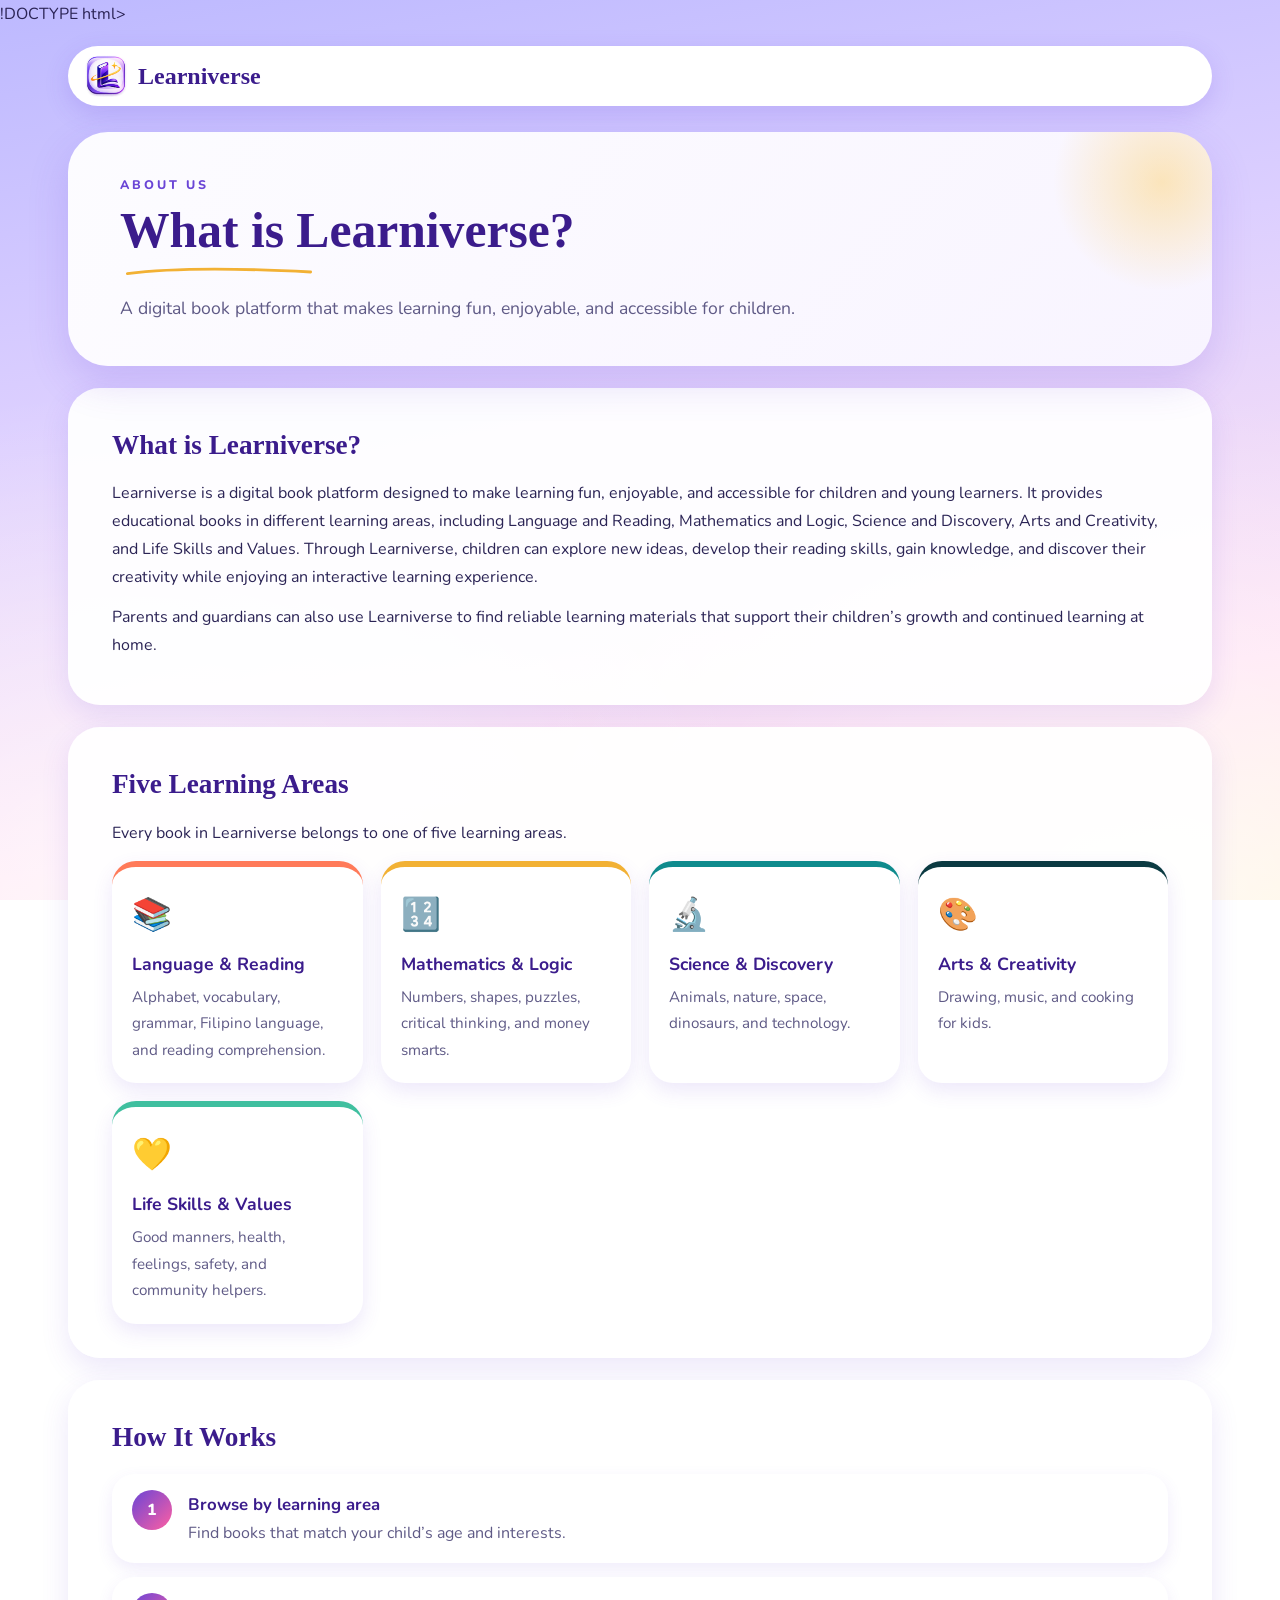
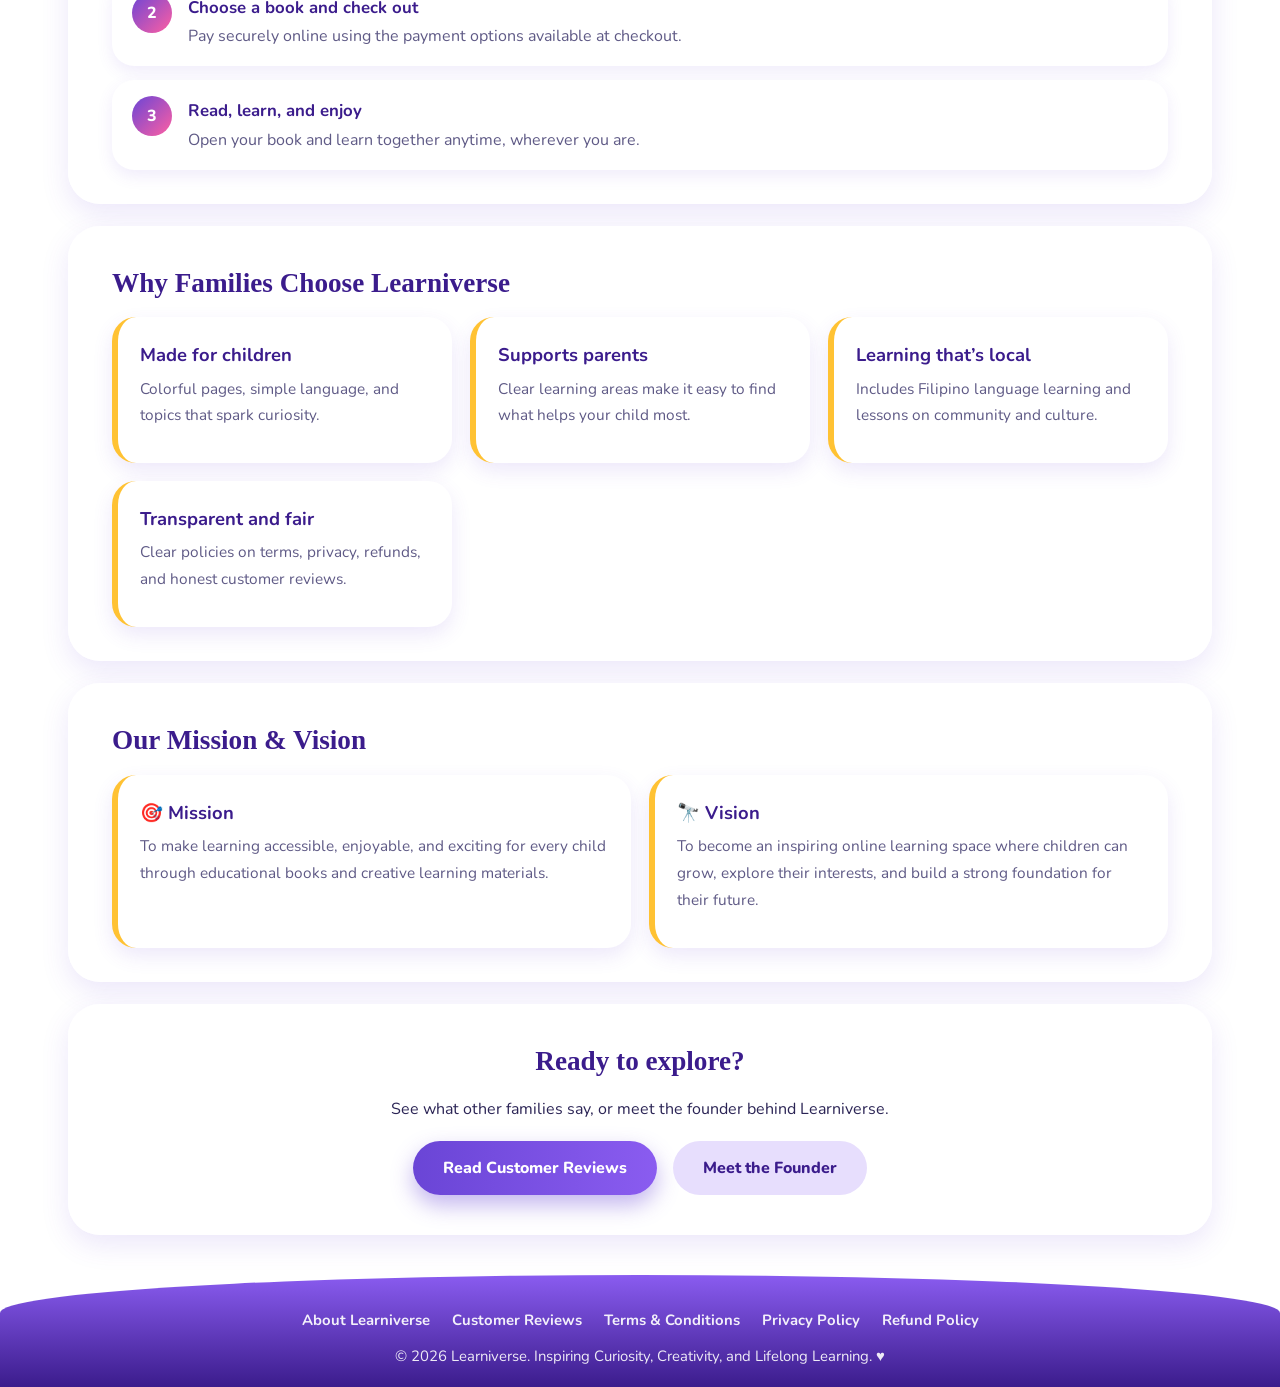
==== commit 0b128243: "Refactor about-learniverse.html for clarity Updated HTML structure and fixed minor formatting issues" ====
--- a/about-learniverse.html
+++ b/about-learniverse.html
@@ -1,11 +1,11 @@
-<!DOCTYPE html>
+!DOCTYPE html>
 <html lang="en">
 <head>
   <meta charset="UTF-8">
   <meta name="viewport" content="width=device-width, initial-scale=1">
   <title>What is Learniverse – Learniverse</title>
   <meta name="description" content="A digital book platform that makes learning fun, enjoyable, and accessible for children.">
-  <link rel="icon" type="image/png" href="LOOGO.png">
+  <link rel="icon" href="LOOGO.png">
   <link rel="preconnect" href="https://fonts.googleapis.com">
   <link href="https://fonts.googleapis.com/css2?family=Nunito:wght@500;700;800&family=Playfair+Display:wght@700;800&display=swap" rel="stylesheet">
    <link rel="stylesheet" href="style.css">
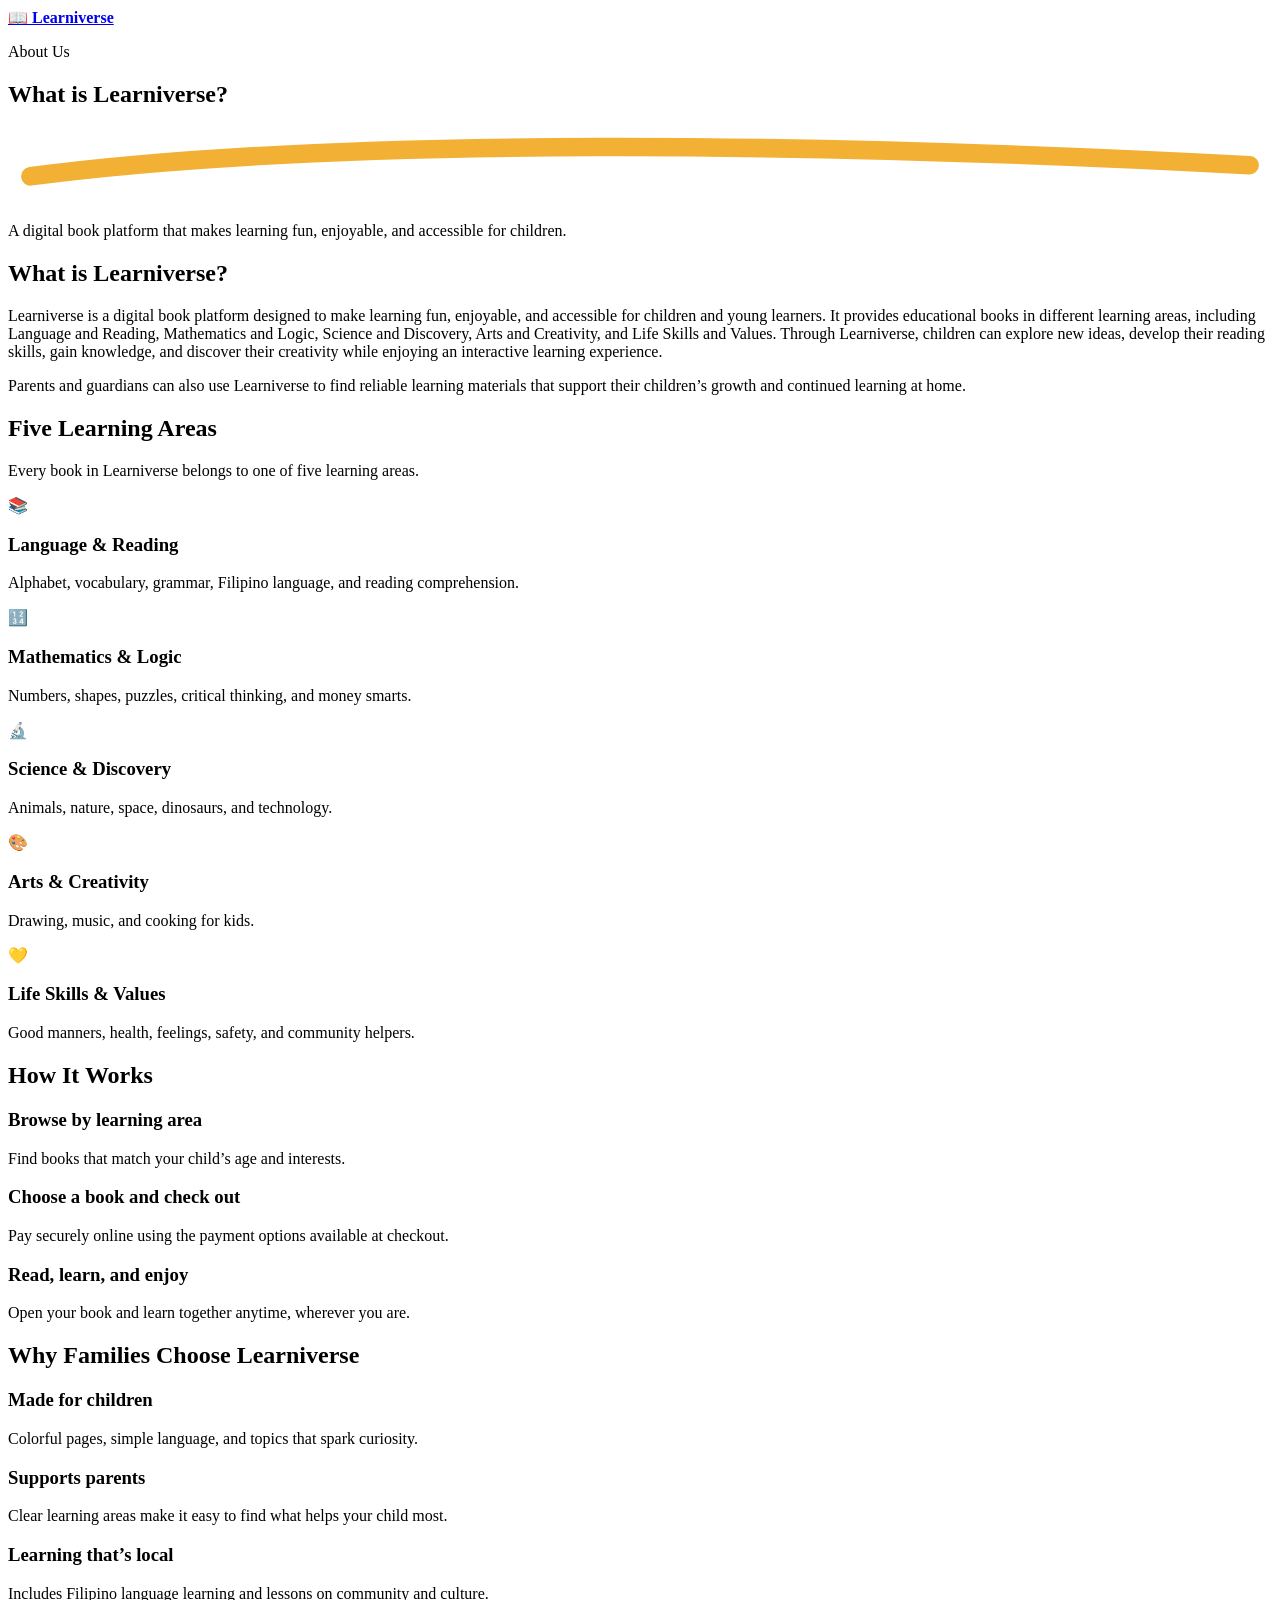
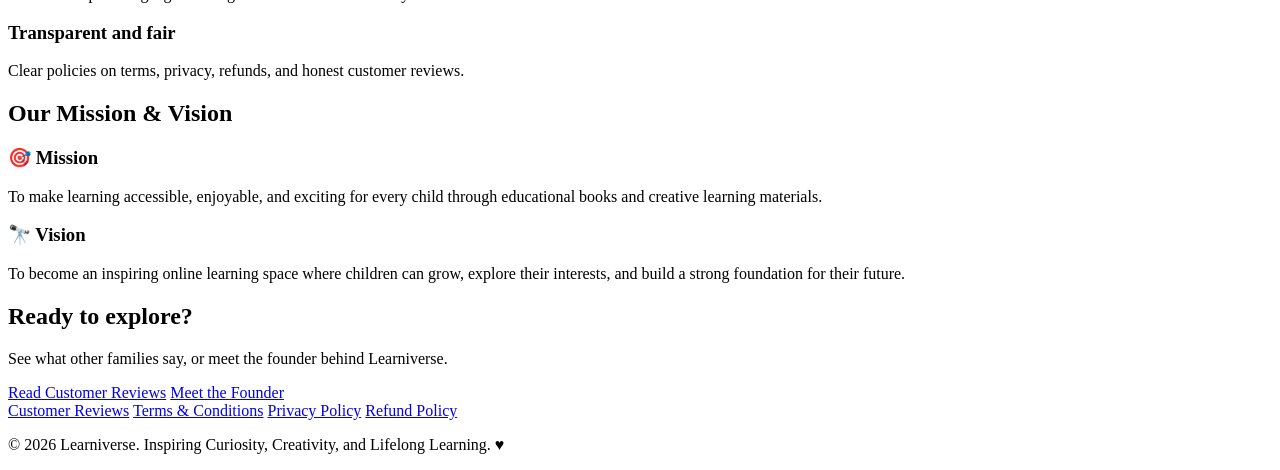
==== commit 55757508: "Add files via upload" ====
--- a/about-learniverse.html
+++ b/about-learniverse.html
@@ -1,15 +1,15 @@
-!DOCTYPE html>
+<!DOCTYPE html>
 <html lang="en">
 <head>
   <meta charset="UTF-8">
   <meta name="viewport" content="width=device-width, initial-scale=1">
   <title>What is Learniverse – Learniverse</title>
   <meta name="description" content="A digital book platform that makes learning fun, enjoyable, and accessible for children.">
-  <link rel="icon" href="LOOGO.png">
+  <link rel="icon" type="image/png" href="../IMAGES/LOOGO.png">
   <link rel="preconnect" href="https://fonts.googleapis.com">
   <link href="https://fonts.googleapis.com/css2?family=Nunito:wght@500;700;800&family=Playfair+Display:wght@700;800&display=swap" rel="stylesheet">
-   <link rel="stylesheet" href="style.css">
-   <link rel="stylesheet" href="pages.css">
+   <link rel="stylesheet" href="../CSS/style.css">
+   <link rel="stylesheet" href="../CSS/pages.css">
    
 </head>
 <body>
@@ -17,7 +17,7 @@
   <header class="topbar">
     <div class="nav-pill">
       <a href="profile.html" class="brand">
-        <img src="LOOGO.png" alt="Learniverse logo"
+        <img src="../IMAGES/LOOGO.png" alt="Learniverse logo"
              onerror="this.replaceWith(Object.assign(document.createElement('span'),{className:'fallback',textContent:'📖'}))">
         <strong>Learniverse</strong>
       </a>
@@ -100,7 +100,6 @@
 
   <footer class="site-footer">
     <div class="foot-links">
-      <a href="about-learniverse.html">About Learniverse</a>
       <a href="reviews.html">Customer Reviews</a>
       <a href="terms.html">Terms &amp; Conditions</a>
       <a href="privacy.html">Privacy Policy</a>
@@ -108,6 +107,6 @@
     </div>
     <p>© 2026 Learniverse. Inspiring Curiosity, Creativity, and Lifelong Learning. ♥</p>
   </footer>
- <script src="auth.js"></script>
+ <script src="../JS/auth.js"></script>
 </body>
-</html>
+</html>
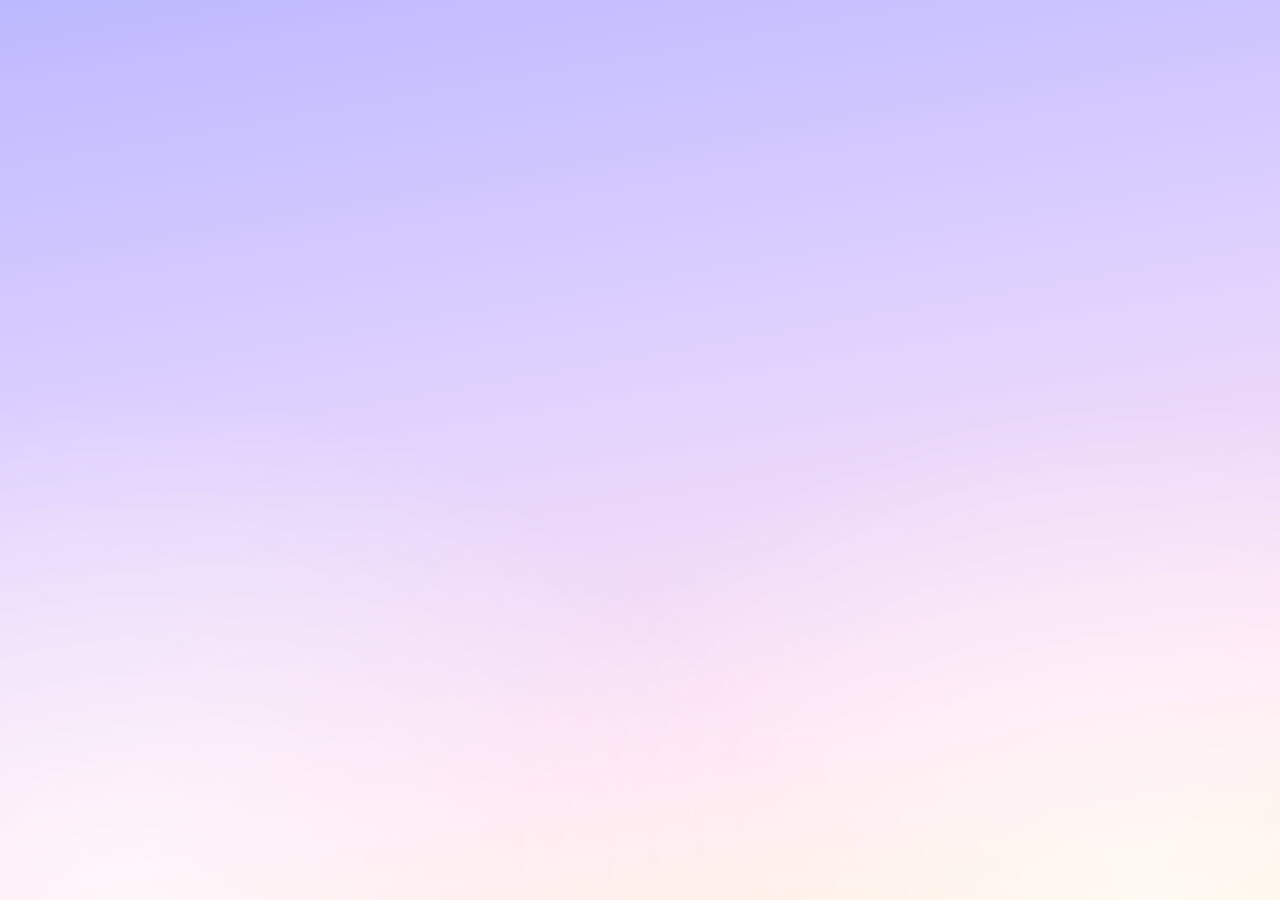
==== commit d79c46cb: "Fix file paths and clean up HTML entities Updated file paths and removed unnecessary HTML entities." ====
--- a/about-learniverse.html
+++ b/about-learniverse.html
@@ -5,12 +5,10 @@
   <meta name="viewport" content="width=device-width, initial-scale=1">
   <title>What is Learniverse – Learniverse</title>
   <meta name="description" content="A digital book platform that makes learning fun, enjoyable, and accessible for children.">
-  <link rel="icon" type="image/png" href="../IMAGES/LOOGO.png">
-  <link rel="preconnect" href="https://fonts.googleapis.com">
-  <link href="https://fonts.googleapis.com/css2?family=Nunito:wght@500;700;800&family=Playfair+Display:wght@700;800&display=swap" rel="stylesheet">
-   <link rel="stylesheet" href="../CSS/style.css">
-   <link rel="stylesheet" href="../CSS/pages.css">
-   
+  <link rel="icon" type= href="LOOGO.png">
+   <link rel="stylesheet" href="style.css">
+   <link rel="stylesheet" href="pages.css">
+<style>
 </head>
 <body>
 
@@ -109,4 +107,4 @@
   </footer>
  <script src="../JS/auth.js"></script>
 </body>
-</html>+</html>
--- a/style.css
+++ b/style.css
@@ -0,0 +1,448 @@
+:root {
+  --deep: #3b1c8c;
+  --purple: #6a45d6;
+  --violet: #7c4ddb;
+  --lav: #e7defd;
+  --lav2: #f3eeff;
+  --text: #2b2455;
+  --muted: #6d5a86;
+  --yellow: #ffc233;
+  --pink: #ff5fa2;
+}
+
+* { box-sizing: border-box; }
+html { scroll-behavior: smooth; }
+
+body {
+  margin: 0; min-height: 100vh;
+  display: flex; flex-direction: column;
+  font-family: "Nunito", "Trebuchet MS", "Segoe UI", Arial, sans-serif;
+  color: var(--text); line-height: 1.6;
+  background:
+    radial-gradient(ellipse at 10% 100%, #ffffffaa 0, transparent 40%),
+    radial-gradient(ellipse at 90% 100%, #ffffffaa 0, transparent 40%),
+    linear-gradient(170deg, #bdb9ff 0%, #dccfff 38%, #ffe3f3 78%, #fff1d9 100%);
+  background-attachment: fixed;
+  overflow-x: hidden;
+}
+svg { fill: none; stroke: currentColor; stroke-width: 2; stroke-linecap: round; stroke-linejoin: round; }
+
+/* ===== Top bar ===== */
+.topbar { display: flex; align-items: center; gap: 18px; max-width: 1400px; width: 100%; margin: 18px auto 0; padding: 0 18px; }
+.nav-pill {
+  flex: 1; display: flex; align-items: center; justify-content: space-between; gap: 14px;
+  background: #fff; border-radius: 999px; padding: 8px 26px 8px 18px;
+  box-shadow: 0 8px 24px rgba(106, 69, 214, .18);
+}
+.brand { display: flex; align-items: center; gap: 12px; text-decoration: none; color: var(--deep); }
+.brand img { height: 52px; width: auto; }
+.logo-fallback { font-size: 2.2rem; }
+.brand-text { display: flex; flex-direction: column; line-height: 1.1; }
+.brand-text strong { font-size: 1.7rem; font-weight: 800; color: var(--deep); }
+.brand-text small { font-size: .8rem; font-weight: 700; color: var(--purple); }
+.brand-text i { font-style: normal; margin: 0 3px; color: var(--muted); }
+
+
+/* ===== Main Navigation ===== */
+.tabs {
+  display: flex;
+  align-items: center;
+  gap: 4px;
+}
+
+.tabs a {
+  display: flex;
+  align-items: center;
+  justify-content: center;
+  text-decoration: none;
+  font: inherit;
+  font-weight: 800;
+  font-size: .98rem;
+  color: var(--deep);
+  padding: 12px 18px;
+  border-radius: 999px;
+  transition: background .2s, transform .15s;
+  white-space: nowrap;
+}
+
+.tabs a:hover {
+  background: var(--lav2);
+  transform: translateY(-1px);
+}
+
+.tabs a.active {
+  background: var(--lav);
+  color: var(--purple);
+}
+
+
+.avatar-btn {
+  flex: 0 0 auto; width: 66px; height: 66px; border-radius: 50%; cursor: pointer;
+  border: 6px solid #cdc2ff; background: var(--purple); color: #fff;
+  display: flex; align-items: center; justify-content: center;
+  box-shadow: 0 8px 20px rgba(106, 69, 214, .3);
+}
+.avatar-btn svg { width: 28px; height: 28px; fill: #fff; }
+
+/* ===== Stage + cards ===== */
+.stage { position: relative; flex: 1; max-width: 1400px; width: 100%; margin: 26px auto 0; padding: 0 56px; }
+
+.panel {
+  display: none; position: relative; z-index: 2;
+  min-height: 540px;
+  background: linear-gradient(135deg, #ffffffee, #f7f1ffee);
+  border-radius: 46px; padding: 44px 64px 74px;
+  box-shadow: 0 18px 44px rgba(106, 69, 214, .2);
+}
+.panel.active { display: block; animation: slideIn .5s ease; }
+.panel.back.active { animation: slideBack .5s ease; }
+@keyframes slideIn   { from { opacity: 0; transform: translateX(46px); }  to { opacity: 1; transform: none; } }
+@keyframes slideBack { from { opacity: 0; transform: translateX(-46px); } to { opacity: 1; transform: none; } }
+
+h1, h2, h3 { color: var(--deep); margin: 0; }
+h2 { font-size: 2.3rem; font-weight: 800; }
+.swoosh { display: block; width: 300px; max-width: 80%; height: 18px; stroke: none; margin: -4px 0 14px 8px; }
+.swoosh.sm { width: 170px; margin-bottom: 18px; }
+.intro { color: var(--muted); font-size: 1.08rem; margin: 0 0 22px; max-width: 640px; }
+
+/* ===== Home ===== */
+.panel.home { padding-left: 175px; padding-right: 28px; }
+.home-grid { display: grid; grid-template-columns: minmax(0, 1fr) 530px; gap: 10px; align-items: center; }
+.hello {
+  display: inline-block; margin: 0 0 6px; padding: 8px 22px; border-radius: 999px;
+  background: linear-gradient(90deg, #e4d9ff, #f3ecff);
+  font-size: 1.5rem; font-weight: 800; color: var(--deep);
+  box-shadow: 0 6px 14px rgba(106, 69, 214, .15);
+}
+.wave { display: inline-block; transform-origin: 70% 70%; animation: wave 2.4s ease-in-out infinite; }
+@keyframes wave { 0%,60%,100% { transform: rotate(0); } 10%,30% { transform: rotate(16deg); } 20%,40% { transform: rotate(-10deg); } 50% { transform: rotate(8deg); } }
+
+/* UNIQUE NAME DESIGN */
+.home-text h1 {
+  display: inline-block;
+  position: relative;
+  white-space: normal;
+  font-size: clamp(2.2rem, 3.5vw, 3.5rem);
+  font-weight: 900;
+  line-height: 1.15;
+  letter-spacing: -1.5px;
+  margin: 10px 0 20px;
+
+  background: linear-gradient(
+    110deg,
+    #35147e,
+    #7143db,
+    #a35bea
+  );
+
+  -webkit-background-clip: text;
+  background-clip: text;
+  color: transparent;
+
+  filter: drop-shadow(2px 3px 2px #6a45d620);
+}
+
+.home-text h1::after {
+  content: "";
+  position: absolute;
+  bottom: -12px;
+  left: 0;
+  width: 75%;
+  height: 6px;
+  border-radius: 20px;
+  background: linear-gradient(
+    90deg,
+    #ffc233,
+    #ff8bba,
+    transparent
+  );
+}
+.pill-row { display: flex; align-items: center; flex-wrap: wrap; gap: 14px; margin: 6px 0 18px; }
+.founder {
+  display: inline-flex; align-items: center; gap: 10px; margin: 0;
+  background: linear-gradient(90deg, #5b34c9, #8b5cf0); color: #fff;
+  padding: 10px 22px; border-radius: 999px; font-weight: 800; font-size: 1.05rem;
+  box-shadow: 0 8px 18px rgba(106, 69, 214, .35);
+}
+.founder svg { width: 22px; height: 22px; fill: #fff; stroke: #fff; }
+.place { margin: 0; font-weight: 700; color: var(--purple); }
+
+/* UNIQUE LEARNIVERSE DESCRIPTION CARD */
+.about {
+  position: relative;
+  font-size: 1.08rem;
+  line-height: 1.9;
+  color: #40336d;
+
+  max-width: 580px;
+  margin: 18px 0 18px;
+  padding: 22px 25px 22px 30px;
+
+  background: linear-gradient(
+    135deg,
+    #ffffffed,
+    #f1eaffed
+  );
+
+  border-left: 6px solid #8054e8;
+  border-radius: 8px 24px 24px 8px;
+
+  box-shadow:
+    0 8px 25px rgba(106, 69, 214, .12),
+    inset 0 0 15px rgba(255, 255, 255, .8);
+
+  transition: transform .3s ease, box-shadow .3s ease;
+}
+
+.about:hover {
+  transform: translateY(-4px);
+  box-shadow: 0 14px 30px rgba(106, 69, 214, .2);
+}
+.script {
+  display: flex; align-items: center; gap: 10px; margin: 0; padding-top: 14px;
+  border-top: 2px solid #e4dcf7; max-width: 560px;
+  font-family: "Dancing Script", "Brush Script MT", "Segoe Script", cursive;
+  font-size: 1.7rem; color: var(--purple); white-space: nowrap;
+}
+.script svg { width: 34px; height: 34px; flex: 0 0 auto; }
+
+/* photo area */
+.photo-stage { position: relative; display: flex; align-items: center; justify-content: center; min-height: 380px; }
+.ring-outer {
+  flex: 0 0 auto; aspect-ratio: 1; width: 310px; height: 310px; border-radius: 50%; padding: 14px;
+  background: #fff; border: 4px solid #d7c7ff; box-shadow: 0 0 0 10px #efe7ff, 0 16px 36px rgba(106, 69, 214, .3);
+  animation: floaty 5s ease-in-out infinite;
+}
+.ring-inner { width: 100%; height: 100%; border-radius: 50%; padding: 7px; background: conic-gradient(#8b5cf0, #c7a6ff, #6a45d6, #b58cff, #8b5cf0); animation: spin 10s linear infinite; }
+.photo { display: block; width: 100%; height: 100%; object-fit: cover; border-radius: 50%; border: 5px solid #fff; animation: spinRev 10s linear infinite; }
+.photo.fallback { display: flex; align-items: center; justify-content: center; font-size: 6rem; background: linear-gradient(135deg, #e7defd, #ffe3f3); }
+@keyframes spin    { to { transform: rotate(360deg); } }
+@keyframes spinRev { to { transform: rotate(-360deg); } }
+@keyframes floaty  { 0%,100% { transform: translateY(0); } 50% { transform: translateY(-10px); } }
+
+.cap { position: absolute; width: 150px; top: -30px; left: 2%; z-index: 4; stroke: none; fill: none; transform: rotate(-8deg); animation: floaty 4.5s ease-in-out infinite; }
+.plane { position: absolute; width: 110px; top: -14px; right: 0; z-index: 4; animation: fly 5s ease-in-out infinite; }
+@keyframes fly { 0%,100% { transform: translate(0,0) rotate(-4deg); } 50% { transform: translate(10px,-12px) rotate(4deg); } }
+
+.star { position: absolute; width: 30px; height: 30px; fill: var(--yellow); stroke: none; animation: twinkle 3s ease-in-out infinite; z-index: 3; }
+.s1 { top: 4%; left: 0; } .s2 { top: 22%; right: 20%; width: 22px; height: 22px; animation-delay: -1s; }
+.s3 { bottom: 8%; left: 6%; width: 36px; height: 36px; animation-delay: -2s; } .s4 { bottom: 4%; right: 32%; width: 20px; height: 20px; animation-delay: -.5s; }
+@keyframes twinkle { 0%,100% { transform: scale(.7) rotate(0); opacity: .5; } 50% { transform: scale(1.2) rotate(45deg); opacity: 1; } }
+
+.chips { display: flex; flex-direction: column; gap: 14px; z-index: 5; margin-left: 22px; }
+.chip {
+  white-space: nowrap; display: flex; align-items: center; gap: 12px; background: #fff; color: var(--deep);
+  padding: 11px 20px; border-radius: 999px; font-weight: 800; font-size: .98rem;
+  box-shadow: 0 8px 18px rgba(106, 69, 214, .22); animation: bob 4.5s ease-in-out infinite;
+}
+.chip:nth-child(2) { animation-delay: -1.5s; } .chip:nth-child(3) { animation-delay: -3s; }
+.chip svg { width: 26px; height: 26px; color: var(--purple); fill: #d8c9ff; }
+@keyframes bob { 0%,100% { transform: translateX(0); } 50% { transform: translateX(-8px); } }
+
+/* ===== Other pages ===== */
+.cards { display: grid; gap: 18px; }
+.cards.five { grid-template-columns: repeat(auto-fit, minmax(190px, 1fr)); }
+.cards.four { grid-template-columns: repeat(auto-fit, minmax(220px, 1fr)); }
+.cards article {
+  background: #fff; border-radius: 26px; padding: 22px 20px; border-top: 6px solid var(--c, var(--purple));
+  box-shadow: 0 10px 22px rgba(106, 69, 214, .13); transition: transform .2s, box-shadow .2s;
+}
+.cards article:hover { transform: translateY(-6px); box-shadow: 0 16px 28px rgba(106, 69, 214, .22); }
+.ico { display: block; font-size: 2.2rem; margin-bottom: 6px; }
+.cards h3, .box h3 { font-size: 1.15rem; margin-bottom: 4px; }
+.cards p, .box p { margin: 0; color: var(--muted); font-size: .96rem; }
+
+.timeline { display: grid; gap: 16px; max-width: 680px; }
+.tl { display: flex; gap: 16px; align-items: center; background: #fff; border-radius: 24px; padding: 16px 20px; box-shadow: 0 8px 18px rgba(106, 69, 214, .12); }
+.tl-dot { flex: 0 0 auto; width: 42px; height: 42px; border-radius: 50%; background: linear-gradient(135deg, #7c4ddb, #ff5fa2); color: #fff; font-weight: 800; display: flex; align-items: center; justify-content: center; }
+.tl h3 { font-size: 1.1rem; } .tl p { margin: 0; color: var(--muted); }
+
+.two-col { display: grid; grid-template-columns: repeat(auto-fit, minmax(280px, 1fr)); gap: 20px; }
+.box { background: #fff; border-radius: 28px; padding: 26px; box-shadow: 0 10px 22px rgba(106, 69, 214, .13); border-left: 6px solid var(--yellow); }
+
+.panel.contact { text-align: center; }
+.panel.contact .swoosh { margin-left: auto; margin-right: auto; }
+.panel.contact .intro { margin-left: auto; margin-right: auto; }
+
+/* ===== Buttons ===== */
+.btn {
+  display: inline-flex; align-items: center; justify-content: center; gap: 10px; cursor: pointer;
+  border: 0; font: inherit; font-weight: 800; font-size: 1.15rem; text-decoration: none;
+  padding: 14px 36px; border-radius: 999px; transition: transform .15s, box-shadow .2s;
+}
+.btn svg { width: 22px; height: 22px; }
+.btn:hover { transform: translateY(-2px); }
+.btn.primary { background: linear-gradient(90deg, #6a3fd6, #8d5cf5); color: #fff; box-shadow: 0 10px 22px rgba(106, 69, 214, .4); }
+.btn.soft { background: var(--lav); color: var(--deep); }
+.btn:disabled { opacity: .45; cursor: default; transform: none; }
+.panel.contact .btn { margin: 6px; }
+
+/* ===== Controls ===== */
+.controls {
+  position: sticky; bottom: 14px; z-index: 6;
+  display: flex; align-items: center; justify-content: space-between; gap: 16px;
+  max-width: 1260px; width: calc(100% - 36px); margin: -46px auto 0;
+  background: #fff; border-radius: 40px; padding: 16px 38px;
+  box-shadow: 0 14px 34px rgba(106, 69, 214, .28);
+}
+.mid { display: flex; flex-direction: column; align-items: center; gap: 4px; }
+.dots { display: flex; align-items: center; }
+.dots button {
+  position: relative; width: 14px; height: 14px; padding: 0; border: 0; border-radius: 50%;
+  background: #cfc8e4; cursor: pointer; margin-right: 46px; transition: transform .2s, background .3s;
+}
+.dots button:last-child { margin-right: 0; }
+.dots button:not(:last-child)::after { content: ""; position: absolute; left: 100%; top: 50%; width: 46px; height: 3px; margin-top: -1.5px; background: #ddd7ee; }
+.dots button.done { background: var(--violet); }
+.dots button.done::after { background: var(--violet); }
+.dots button.current { background: var(--purple); transform: scale(1.5); }
+.counter { font-weight: 800; color: var(--deep); font-size: 1.05rem; }
+
+/* ===== Footer ===== */
+.site-footer {
+  position: relative; margin-top: 30px; padding: 30px 16px 16px; text-align: center; color: #fff; font-size: .95rem;
+  background: linear-gradient(180deg, #8a5cf0, #5b2fc9);
+  border-radius: 50% 50% 0 0 / 38px 38px 0 0;
+}
+.site-footer p { margin: 0; }
+.foot-book { position: absolute; top: -18px; left: 50%; transform: translateX(-50%); font-size: 1.8rem; background: #fff; border-radius: 50%; width: 46px; height: 46px; display: flex; align-items: center; justify-content: center; box-shadow: 0 6px 14px rgba(0,0,0,.2); }
+
+
+/* ===== Decorations ===== */
+.castle {
+    position: absolute;
+    left: 6px;
+    top: 38px;
+    width: 120px;
+    z-index: 1;
+    opacity: .5;
+}
+
+/* Boy and Girl inside the white panel */
+.kid {
+    position: absolute;
+    z-index: 4;
+    bottom: 70px;
+    height: auto;
+    object-fit: contain;
+    pointer-events: none;
+    transition: opacity .3s;
+}
+
+/* Boy - Left Side */
+.boy {
+    left: 60px;
+    width: 190px;
+}
+
+/* Girl - Right Side */
+.girl {
+    right: 60px;
+    width: 200px;
+}
+
+/* Hide characters on other pages */
+.stage:has(.panel.home:not(.active)) .castle,
+.stage:has(.panel.home:not(.active)) .kid {
+    opacity: 0;
+}
+
+/* Keep characters visible on smaller screens */
+@media (max-width: 1080px) {
+    .kid {
+        display: block;
+    }
+
+    .boy {
+        width: 125px;
+        left: -5px;
+    }
+
+    .girl {
+        width: 145px;
+        right: -5px;
+    }
+}
+
+
+/* ===== Small screens ===== */
+@media (max-width: 1080px) {
+  .home-text h1, .script { white-space: normal; }
+  .panel.home { padding-left: 32px; padding-right: 32px; }
+  .home-grid { grid-template-columns: 1fr; text-align: center; }
+  .tabs a {
+  padding: 9px 10px;
+  font-size: .85rem;
+}
+  .stage { padding: 0 20px; }
+  .panel { padding: 36px 32px 70px; }
+  .kid {
+    display: block;
+    bottom: 70px;
+}
+
+.boy {
+    width: 110px;
+    left: 10px;
+}
+
+.girl {
+    width: 120px;
+    right: 10px;
+}
+
+.castle {
+    display: none;
+}
+}
+@media (max-width: 820px) {
+  .home-grid { grid-template-columns: 1fr; text-align: center; }
+  .pill-row, .script { justify-content: center; }
+  .about, .script { margin-left: auto; margin-right: auto; }
+  .swoosh { margin-left: auto; margin-right: auto; }
+  .chips { margin-left: 0; flex-direction: row; flex-wrap: wrap; justify-content: center; margin-top: 18px; }
+  .photo-stage { flex-direction: column; min-height: 0; }
+  .ring-outer { width: 260px; height: 260px; }
+  .cap { width: 110px; left: 12%; } .plane { width: 80px; right: 4%; }
+  .brand-text small { display: none; }
+}
+@media (max-width: 560px) {
+  .topbar { gap: 8px; padding: 0 10px; }
+  .avatar-btn { display: none; }
+  .nav-pill { padding: 6px 12px; }
+  .brand-text strong { font-size: 1.25rem; }
+  .brand img { height: 38px; }
+  .panel { padding: 28px 18px 66px; border-radius: 32px; }
+  .controls { padding: 12px 14px; }
+  .btn { padding: 12px 20px; font-size: 1rem; }
+  .dots button { margin-right: 18px; } .dots button:not(:last-child)::after { width: 18px; }
+  .tabs {
+  flex-wrap: wrap;
+  justify-content: center;
+}
+
+.tabs a {
+  font-size: .75rem;
+  padding: 7px 9px;
+}
+}
+@media (prefers-reduced-motion: reduce) { * { animation: none !important; } }
+
+@media (max-width: 820px) {
+  .home-text h1 {
+    font-size: 2.3rem;
+    text-align: center;
+  }
+
+  .home-text h1::after {
+    left: 50%;
+    transform: translateX(-50%);
+  }
+
+  .about {
+    text-align: left;
+    font-size: 1rem;
+    padding: 18px 20px;
+    line-height: 1.8;
+  }
+}
--- a/pages.css
+++ b/pages.css
@@ -0,0 +1,740 @@
+
+:root {
+  --deep: #3b1c8c;
+  --purple: #6a45d6;
+  --violet: #7c4ddb;
+  --lav: #e7defd;
+  --lav2: #f3eeff;
+  --text: #2b2455;
+  --muted: #5f5a86;
+  --yellow: #ffc233;
+  --pink: #ff5fa2;
+
+  /* Additional theme variables */
+  --teal: #6a45d6;
+  --teal2: #7c4ddb;
+  --tint: #e7defd;
+  --tint2: #f3eeff;
+  --gold: #ffc233;
+  --coral: #ff5fa2;
+  --line: #e4dcf7;
+}
+
+* {
+  box-sizing: border-box;
+}
+
+html {
+  scroll-behavior: smooth;
+  scroll-padding-top: 24px;
+}
+
+body {
+  margin: 0;
+  min-height: 100vh;
+  display: flex;
+  flex-direction: column;
+  font-family: "Nunito", "Trebuchet MS", "Segoe UI", Arial, sans-serif;
+  color: var(--text);
+  line-height: 1.75;
+  background:
+    radial-gradient(ellipse at 10% 100%, #ffffffaa 0, transparent 40%),
+    radial-gradient(ellipse at 90% 100%, #ffffffaa 0, transparent 40%),
+    linear-gradient(170deg, #bdb9ff 0%, #dccfff 38%, #ffe3f3 78%, #fff1d9 100%);
+  background-attachment: fixed;
+}
+
+h1, h2, h3 {
+  color: var(--deep);
+  margin: 0;
+}
+
+h1, h2, .brand strong {
+  font-family: "Playfair Display", Georgia, "Times New Roman", serif;
+}
+
+a {
+  color: var(--purple);
+}
+
+/* TOP BAR */
+.topbar {
+  max-width: 1180px;
+  width: 100%;
+  margin: 18px auto 0;
+  padding: 0 18px;
+}
+
+.nav-pill {
+  display: flex;
+  align-items: center;
+  justify-content: space-between;
+  gap: 14px;
+  background: #fff;
+  border-radius: 999px;
+  padding: 8px 22px 8px 16px;
+  box-shadow: 0 8px 24px rgba(106, 69, 214, .18);
+}
+
+.brand {
+  display: flex;
+  align-items: center;
+  gap: 10px;
+  text-decoration: none;
+  color: var(--deep);
+  flex: 0 0 auto;
+}
+
+.brand img {
+  height: 44px;
+}
+
+.brand .fallback {
+  font-size: 1.9rem;
+}
+
+.brand strong {
+  font-size: 1.5rem;
+}
+
+.links {
+  display: flex;
+  gap: 2px;
+  overflow-x: auto;
+  scrollbar-width: none;
+}
+
+.links::-webkit-scrollbar {
+  display: none;
+}
+
+.links a {
+  white-space: nowrap;
+  text-decoration: none;
+  color: var(--deep);
+  font-weight: 700;
+  font-size: .93rem;
+  padding: 9px 15px;
+  border-radius: 999px;
+  transition: background .2s;
+}
+
+.links a:hover {
+  background: var(--lav2);
+}
+
+.links a.active {
+  background: var(--lav);
+}
+
+/* PAGE HERO */
+.wrap {
+  flex: 1;
+  max-width: 1180px;
+  width: 100%;
+  margin: 26px auto 0;
+  padding: 0 18px;
+}
+
+.hero {
+  background: linear-gradient(135deg, #fffffff2, #f8f4ff);
+  border-radius: 40px;
+  padding: 42px 52px;
+  box-shadow: 0 16px 40px rgba(106, 69, 214, .18);
+  position: relative;
+  overflow: hidden;
+}
+
+.hero::after {
+  content: "";
+  position: absolute;
+  right: -60px;
+  top: -60px;
+  width: 220px;
+  height: 220px;
+  border-radius: 50%;
+  background: radial-gradient(circle, #ffc23355, transparent 70%);
+}
+
+.eyebrow {
+  margin: 0 0 6px;
+  color: var(--purple);
+  font-weight: 800;
+  letter-spacing: 3px;
+  text-transform: uppercase;
+  font-size: .78rem;
+}
+
+.hero h1 {
+  font-size: clamp(2rem, 4.5vw, 3.1rem);
+  line-height: 1.15;
+}
+
+.swoosh {
+  display: block;
+  width: 190px;
+  height: 18px;
+  margin: 4px 0 12px 4px;
+}
+
+.hero p.lead {
+  max-width: 720px;
+  color: var(--muted);
+  font-size: 1.1rem;
+  margin: 0;
+}
+
+.updated {
+  margin-top: 12px !important;
+  font-size: .9rem !important;
+  color: var(--purple) !important;
+  font-weight: 700;
+}
+
+/* GENERIC CARDS / SECTIONS */
+.card {
+  background: #fffffff2;
+  border-radius: 32px;
+  padding: 34px 44px;
+  margin-top: 22px;
+  box-shadow: 0 10px 28px rgba(106, 69, 214, .13);
+}
+
+.card h2 {
+  font-size: 1.7rem;
+  margin-bottom: 10px;
+}
+
+.card p {
+  margin: 0 0 12px;
+}
+
+.grid {
+  display: grid;
+  gap: 18px;
+  grid-template-columns: repeat(auto-fit, minmax(210px, 1fr));
+  margin-top: 14px;
+}
+
+.tile {
+  background: #fff;
+  border-radius: 24px;
+  padding: 20px;
+  border-top: 6px solid var(--c, var(--purple));
+  box-shadow: 0 8px 20px rgba(106, 69, 214, .12);
+  transition: transform .2s;
+}
+
+.tile:hover {
+  transform: translateY(-5px);
+}
+
+.tile .ico {
+  font-size: 2rem;
+  display: block;
+}
+
+.tile h3 {
+  font-size: 1.1rem;
+  margin: 4px 0;
+}
+
+.tile p {
+  color: var(--muted);
+  font-size: .95rem;
+  margin: 0;
+}
+
+.steps {
+  counter-reset: s;
+  display: grid;
+  gap: 14px;
+  margin-top: 12px;
+}
+
+.step {
+  display: flex;
+  gap: 16px;
+  align-items: flex-start;
+  background: #fff;
+  border-radius: 22px;
+  padding: 16px 20px;
+  box-shadow: 0 6px 16px rgba(106, 69, 214, .1);
+}
+
+.step::before {
+  counter-increment: s;
+  content: counter(s);
+  flex: 0 0 auto;
+  width: 40px;
+  height: 40px;
+  border-radius: 50%;
+  background: linear-gradient(135deg, var(--purple), var(--pink));
+  color: #fff;
+  font-weight: 800;
+  display: flex;
+  align-items: center;
+  justify-content: center;
+}
+
+.step h3 {
+  font-size: 1.05rem;
+}
+
+.step p {
+  margin: 0;
+  color: var(--muted);
+}
+
+.two {
+  display: grid;
+  gap: 18px;
+  grid-template-columns: repeat(auto-fit, minmax(280px, 1fr));
+}
+
+.box {
+  background: #fff;
+  border-left: 6px solid var(--yellow);
+  border-radius: 24px;
+  padding: 22px;
+  box-shadow: 0 8px 20px rgba(106, 69, 214, .12);
+}
+
+.btn {
+  display: inline-block;
+  border: 0;
+  cursor: pointer;
+  font: inherit;
+  font-weight: 800;
+  text-decoration: none;
+  padding: 13px 30px;
+  border-radius: 999px;
+  transition: transform .15s;
+}
+
+.btn:hover {
+  transform: translateY(-2px);
+}
+
+.btn.primary {
+  background: linear-gradient(90deg, #6a45d6, #8a5cf0);
+  color: #fff;
+  box-shadow: 0 10px 22px rgba(106, 69, 214, .4);
+}
+
+.btn.soft {
+  background: var(--lav);
+  color: var(--deep);
+}
+
+.cta {
+  text-align: center;
+}
+
+.cta .btn {
+  margin: 6px;
+}
+
+/* LEGAL PAGES */
+.legal {
+  display: grid;
+  grid-template-columns: 250px 1fr;
+  gap: 22px;
+  margin-top: 22px;
+  align-items: start;
+}
+
+.toc {
+  position: sticky;
+  top: 18px;
+  background: #fffffff2;
+  border-radius: 28px;
+  padding: 22px 22px 18px;
+  box-shadow: 0 10px 28px rgba(106, 69, 214, .13);
+}
+
+.toc h3 {
+  font-size: 1rem;
+  margin-bottom: 8px;
+}
+
+.toc ol {
+  margin: 0;
+  padding-left: 20px;
+  font-size: .92rem;
+}
+
+.toc a {
+  text-decoration: none;
+  color: var(--muted);
+  font-weight: 700;
+}
+
+.toc a:hover {
+  color: var(--purple);
+}
+
+.legal .doc {
+  background: #fffffff2;
+  border-radius: 32px;
+  padding: 36px 44px;
+  box-shadow: 0 10px 28px rgba(106, 69, 214, .13);
+}
+
+.doc section {
+  margin-bottom: 26px;
+}
+
+.doc h2 {
+  font-size: 1.4rem;
+  margin-bottom: 6px;
+}
+
+.doc p, .doc li {
+  color: #443b68;
+}
+
+.doc ul {
+  padding-left: 22px;
+  margin: 6px 0 12px;
+}
+
+.doc li {
+  margin-bottom: 4px;
+}
+
+.fill {
+  background: #fff0b8;
+  color: #5b4300;
+  padding: 0 5px;
+  border-radius: 6px;
+  font-weight: 700;
+}
+
+.note {
+  background: var(--lav2);
+  border-left: 5px solid var(--purple);
+  border-radius: 14px;
+  padding: 12px 16px;
+  margin: 10px 0 14px;
+}
+
+/* REVIEWS */
+.rev-top {
+  display: grid;
+  grid-template-columns: 260px 1fr;
+  gap: 28px;
+  align-items: center;
+}
+
+.avg {
+  text-align: center;
+}
+
+.avg .num {
+  font-family: Georgia, serif;
+  font-size: 3.6rem;
+  font-weight: 700;
+  color: var(--deep);
+  line-height: 1;
+}
+
+.stars {
+  color: var(--yellow);
+  letter-spacing: 2px;
+  font-size: 1.3rem;
+  white-space: nowrap;
+}
+
+.stars .off {
+  color: #ded8eb;
+}
+
+.avg small {
+  display: block;
+  color: var(--muted);
+}
+
+.bars .row {
+  display: flex;
+  align-items: center;
+  gap: 10px;
+  font-size: .9rem;
+  margin: 3px 0;
+}
+
+.bars .label {
+  width: 46px;
+  color: var(--muted);
+  font-weight: 700;
+}
+
+.bars .track {
+  flex: 1;
+  height: 10px;
+  background: var(--line);
+  border-radius: 999px;
+  overflow: hidden;
+}
+
+.bars .fillbar {
+  height: 100%;
+  background: linear-gradient(90deg, var(--yellow), var(--pink));
+  border-radius: 999px;
+  width: 0;
+  transition: width .8s ease;
+}
+
+.bars .count {
+  width: 28px;
+  text-align: right;
+  color: var(--muted);
+}
+
+.banner {
+  background: #fff0b8;
+  color: #5b4300;
+  border-radius: 16px;
+  padding: 10px 16px;
+  font-weight: 700;
+  font-size: .92rem;
+  margin-top: 14px;
+}
+
+.toolbar {
+  display: flex;
+  justify-content: space-between;
+  align-items: center;
+  gap: 12px;
+  flex-wrap: wrap;
+  margin-bottom: 8px;
+}
+
+select, input[type=text], textarea {
+  font: inherit;
+  color: var(--text);
+  background: #fff;
+  border: 2px solid var(--line);
+  border-radius: 16px;
+  padding: 10px 14px;
+  width: 100%;
+}
+
+.toolbar select {
+  width: auto;
+}
+
+select:focus, input:focus, textarea:focus {
+  outline: none;
+  border-color: var(--purple);
+}
+
+.review {
+  background: #fff;
+  border-radius: 24px;
+  padding: 20px 24px;
+  margin-top: 14px;
+  box-shadow: 0 6px 16px rgba(106, 69, 214, .1);
+}
+
+.review header {
+  display: flex;
+  justify-content: space-between;
+  align-items: center;
+  gap: 10px;
+  flex-wrap: wrap;
+}
+
+.who {
+  font-weight: 800;
+  color: var(--deep);
+}
+
+.tag {
+  display: inline-block;
+  font-size: .72rem;
+  font-weight: 800;
+  padding: 2px 10px;
+  border-radius: 999px;
+  margin-left: 6px;
+  background: var(--lav);
+  color: var(--deep);
+}
+
+.tag.sample {
+  background: #fff0b8;
+  color: #5b4300;
+}
+
+.meta {
+  color: var(--muted);
+  font-size: .88rem;
+}
+
+.review p {
+  margin: 8px 0 0;
+}
+
+.empty {
+  text-align: center;
+  color: var(--muted);
+  padding: 24px;
+}
+
+form .field {
+  margin-bottom: 14px;
+}
+
+form label.t {
+  display: block;
+  font-weight: 800;
+  margin-bottom: 4px;
+  color: var(--deep);
+}
+
+.form-grid {
+  display: grid;
+  gap: 14px;
+  grid-template-columns: 1fr 1fr;
+}
+
+.starpick {
+  display: inline-flex;
+  flex-direction: row-reverse;
+  gap: 4px;
+}
+
+.starpick input {
+  position: absolute;
+  opacity: 0;
+  pointer-events: none;
+}
+
+.starpick label {
+  font-size: 2rem;
+  color: #ded8eb;
+  cursor: pointer;
+  line-height: 1;
+  transition: color .15s, transform .15s;
+}
+
+.starpick label:hover,
+.starpick label:hover ~ label,
+.starpick input:checked ~ label {
+  color: var(--yellow);
+}
+
+.starpick label:hover {
+  transform: scale(1.15);
+}
+
+.starpick input:focus-visible + label {
+  outline: 2px solid var(--purple);
+  border-radius: 6px;
+}
+
+.check {
+  display: flex;
+  gap: 10px;
+  align-items: flex-start;
+  font-size: .93rem;
+  color: var(--muted);
+}
+
+.check input {
+  margin-top: 6px;
+  accent-color: var(--purple);
+}
+
+.msg {
+  margin-top: 12px;
+  font-weight: 700;
+}
+
+.msg.err {
+  color: #b3261e;
+}
+
+.msg.ok {
+  color: #0b7a4a;
+}
+
+/* FOOTER */
+.site-footer {
+  position: relative;
+  margin-top: 40px;
+  padding: 32px 16px 18px;
+  text-align: center;
+  color: #fff;
+  font-size: .93rem;
+  background: linear-gradient(180deg, #8a5cf0, #3b1c8c);
+  border-radius: 50% 50% 0 0 / 38px 38px 0 0;
+}
+
+.foot-links {
+  display: flex;
+  justify-content: center;
+  flex-wrap: wrap;
+  gap: 6px 22px;
+  margin-bottom: 10px;
+}
+
+.site-footer a {
+  color: #fff;
+  text-decoration: none;
+  font-weight: 700;
+  opacity: .92;
+}
+
+.site-footer a:hover {
+  text-decoration: underline;
+  opacity: 1;
+}
+
+.site-footer p {
+  margin: 0;
+  opacity: .9;
+}
+
+/* RESPONSIVE DESIGN */
+@media (max-width: 860px) {
+  .legal {
+    grid-template-columns: 1fr;
+  }
+
+  .toc {
+    position: static;
+  }
+
+  .rev-top {
+    grid-template-columns: 1fr;
+  }
+
+  .form-grid {
+    grid-template-columns: 1fr;
+  }
+
+  .hero, .card, .legal .doc {
+    padding: 28px 22px;
+    border-radius: 28px;
+  }
+}
+
+@media (max-width: 560px) {
+  .nav-pill {
+    padding: 6px 10px;
+  }
+
+  .brand strong {
+    font-size: 1.15rem;
+  }
+
+  .brand img {
+    height: 34px;
+  }
+
+  .links a {
+    padding: 8px 11px;
+    font-size: .85rem;
+  }
+}
